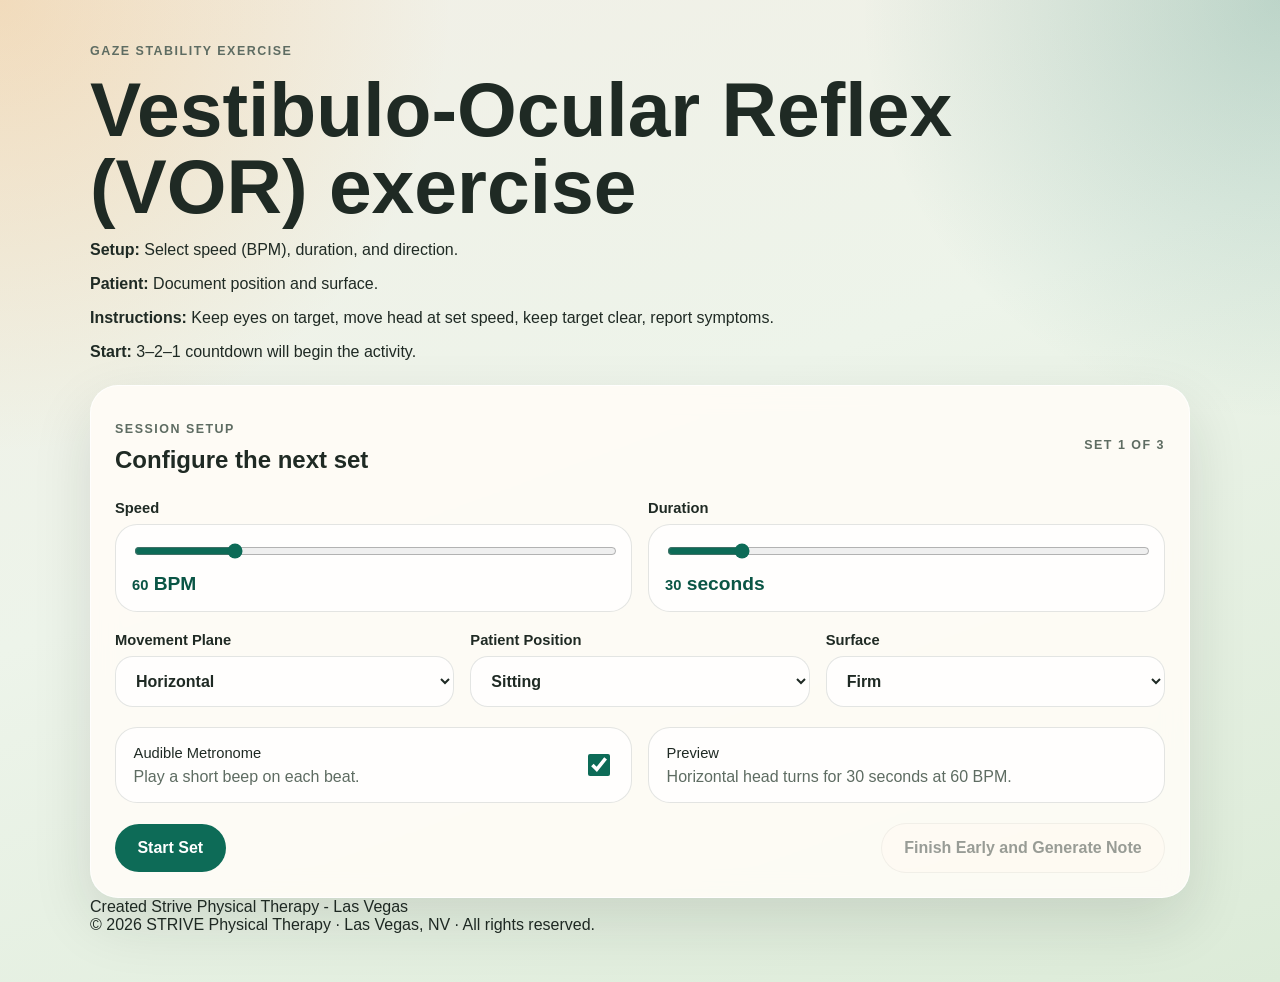
==== index.html @ 159e7da9 "Update index.html" ====
<!DOCTYPE html>
<html lang="en">
<head>
  <meta charset="UTF-8">
  <meta name="viewport" content="width=device-width, initial-scale=1.0">
  <title>Gaze Stability Exercise</title>
  <link rel="stylesheet" href="styles.css">
</head>
<body>
  <main class="app-shell">
    <header id="hero-banner" class="hero">
      <p class="eyebrow">Gaze Stability Exercise</p>
      <h1>Vestibulo-Ocular Reflex (VOR) exercise</h1>
      <div class="vor-subheader">
  <p><strong>Setup:</strong> Select speed (BPM), duration, and direction.</p>
  <p><strong>Patient:</strong> Document position and surface.</p>
  <p><strong>Instructions:</strong> Keep eyes on target, move head at set speed, keep target clear, report symptoms.</p>
  <p><strong>Start:</strong> 3–2–1 countdown will begin the activity.</p>
</div>
    </header>

    <section id="setup-screen" class="screen active card">
      <div class="section-heading">
        <div>
          <p class="step-label">Session Setup</p>
          <h2>Configure the next set</h2>
        </div>
        <div class="set-chip">Set <span id="set-number">1</span> of 3</div>
      </div>

      <div class="grid two-up">
        <label class="field">
          <span>Speed</span>
          <div class="range-wrap">
            <input id="bpm" type="range" min="30" max="180" step="1" value="60">
            <strong><span id="bpm-value">60</span> BPM</strong>
          </div>
        </label>

        <label class="field">
          <span>Duration</span>
          <div class="range-wrap">
            <input id="duration" type="range" min="15" max="120" step="1" value="30">
            <strong><span id="duration-value">30</span> seconds</strong>
          </div>
        </label>
      </div>

      <div class="grid three-up">
        <label class="field">
          <span>Movement Plane</span>
          <select id="plane">
            <option value="Horizontal">Horizontal</option>
            <option value="Vertical">Vertical</option>
          </select>
        </label>

        <label class="field">
          <span>Patient Position</span>
          <select id="position">
            <option value="Sitting">Sitting</option>
            <option value="Standing">Standing</option>
          </select>
        </label>

        <label class="field">
          <span>Surface</span>
          <select id="surface">
            <option value="Firm">Firm</option>
            <option value="Compliant">Compliant</option>
            <option value="Moving">Moving</option>
          </select>
        </label>
      </div>

      <div class="grid two-up">
        <label class="toggle-card">
          <div>
            <span class="toggle-title">Audible Metronome</span>
            <p>Play a short beep on each beat.</p>
          </div>
          <input id="beep-enabled" type="checkbox" checked>
        </label>

        <div class="summary-card">
          <span>Preview</span>
          <p id="setup-preview">Horizontal head turns for 30 seconds at 60 BPM.</p>
        </div>
      </div>

      <div class="button-row">
        <button id="start-button" class="primary">Start Set</button>
        <button id="generate-early-button" class="secondary" disabled>Finish Early and Generate Note</button>
      </div>
    </section>

    <section id="countdown-screen" class="screen card countdown-screen" aria-live="polite">
      <p class="step-label">Get Ready</p>
      <div id="countdown-number" class="countdown-number">3</div>
      <p id="countdown-summary" class="countdown-summary"></p>
    </section>

    <section id="exercise-screen" class="screen exercise-screen" aria-live="polite">
      <div class="session-topbar">
        <div class="metric">
          <span>Set</span>
          <strong id="live-set-number">1</strong>
        </div>
        <div class="metric">
          <span>Time Left</span>
          <strong id="time-remaining">00:30</strong>
        </div>
        <div class="metric">
          <span>Tempo</span>
          <strong id="live-bpm">60 BPM</strong>
        </div>
      </div>

      <div class="target-stage">
        <div class="target-ring ring-outer"></div>
        <div class="target-ring ring-middle"></div>
        <div class="target-ring ring-inner"></div>
        <div class="target-center"></div>
      </div>

      <div class="session-instructions">
        <p id="instruction-line">Keep eyes on the center target while moving the head.</p>
        <p id="meta-line">Horizontal | Sitting on firm surface</p>
      </div>

      <div class="button-row center">
        <button id="end-set-button" class="secondary">End Set Early</button>
      </div>
    </section>

    <section id="rating-screen" class="screen card">
      <div class="section-heading">
        <div>
          <p class="step-label">Post-Set Rating</p>
          <h2>How dizzy does the patient feel?</h2>
        </div>
      </div>

      <div class="rating-visual">
        <div id="selected-rating" class="selected-rating">Select 0-10</div>
        <p>0 = no dizziness, 10 = worst dizziness</p>
      </div>

      <div id="rating-grid" class="rating-grid" role="radiogroup" aria-label="Dizziness rating"></div>

      <div class="button-row">
        <button id="save-rating-button" class="primary" disabled>Save Rating</button>
      </div>
    </section>

    <section id="documentation-screen" class="screen card">
      <div class="section-heading">
        <div>
          <p class="step-label">Documentation</p>
          <h2>SOAP-style session summary</h2>
        </div>
      </div>

      <div class="documentation-actions">
        <div class="doc-stat">
          <span>Completed Sets</span>
          <strong id="completed-count">0</strong>
        </div>
        <button id="restart-button" class="secondary">Start New Session</button>
      </div>

      <textarea id="soap-note" readonly></textarea>
    </section>

    <footer class="site-footer">
      Created Strive Physical Therapy - Las Vegas<br>© 2026 STRIVE Physical Therapy · Las Vegas, NV · All rights reserved.
    </footer>
  </main>

  <script src="script.js"></script>
</body>
</html>
---- styles.css ----
:root {
  --bg: #f2efe6;
  --bg-accent: #dcebd8;
  --card: rgba(255, 252, 247, 0.9);
  --ink: #1f2a24;
  --muted: #5e6c62;
  --line: rgba(31, 42, 36, 0.12);
  --primary: #0d6b57;
  --primary-strong: #0a5545;
  --secondary: #fffaf1;
  --warm: #f0a84f;
  --danger: #b74d3a;
  --shadow: 0 24px 60px rgba(22, 34, 27, 0.12);
}

* {
  box-sizing: border-box;
}

body {
  margin: 0;
  min-height: 100vh;
  font-family: "Avenir Next", "Segoe UI", "Trebuchet MS", sans-serif;
  color: var(--ink);
  background:
    radial-gradient(circle at top left, rgba(240, 168, 79, 0.28), transparent 28%),
    radial-gradient(circle at top right, rgba(13, 107, 87, 0.22), transparent 26%),
    linear-gradient(160deg, var(--bg) 0%, #edf4ea 45%, var(--bg-accent) 100%);
}

.app-shell {
  width: min(1100px, calc(100% - 2rem));
  margin: 0 auto;
  padding: 2rem 0 3rem;
}

.hero {
  margin-bottom: 1.5rem;
}

.hero.hidden {
  display: none;
}

.eyebrow,
.step-label,
.set-chip,
.metric span,
.doc-stat span {
  text-transform: uppercase;
  letter-spacing: 0.12em;
  font-size: 0.78rem;
  font-weight: 800;
  color: var(--muted);
}

.hero h1,
.section-heading h2 {
  margin: 0.25rem 0 0.5rem;
  font-family: "Avenir Next", Avenir, "Segoe UI", sans-serif;
  line-height: 1;
}

.hero h1 {
  font-size: clamp(2.5rem, 6vw, 5rem);
}

.hero-copy {
  width: min(720px, 100%);
  font-size: 1.1rem;
  color: var(--muted);
  line-height: 1.55;
}

.screen {
  display: none;
}

.screen.active {
  display: block;
}

.card {
  background: var(--card);
  backdrop-filter: blur(12px);
  border: 1px solid rgba(255, 255, 255, 0.8);
  border-radius: 28px;
  padding: 1.5rem;
  box-shadow: var(--shadow);
}

.section-heading,
.documentation-actions,
.session-topbar,
.button-row {
  display: flex;
  align-items: center;
  justify-content: space-between;
  gap: 1rem;
}

.grid {
  display: grid;
  gap: 1rem;
  margin: 1.25rem 0;
}

.two-up {
  grid-template-columns: repeat(2, minmax(0, 1fr));
}

.three-up {
  grid-template-columns: repeat(3, minmax(0, 1fr));
}

.field {
  display: grid;
  gap: 0.5rem;
  font-weight: 700;
}

.field span,
.toggle-title,
.summary-card span {
  font-size: 0.92rem;
}

input[type="range"],
select,
button,
textarea {
  font: inherit;
}

select {
  width: 100%;
  border: 1px solid var(--line);
  background: rgba(255, 255, 255, 0.85);
  padding: 0.95rem 1rem;
  border-radius: 18px;
  color: var(--ink);
}

.range-wrap,
.toggle-card,
.summary-card,
.metric,
.doc-stat,
.rating-button {
  background: rgba(255, 255, 255, 0.74);
  border: 1px solid var(--line);
  border-radius: 22px;
}

.range-wrap {
  padding: 1rem;
}

input[type="range"] {
  width: 100%;
  accent-color: var(--primary);
}

.range-wrap strong {
  display: block;
  margin-top: 0.6rem;
  font-size: 1.2rem;
  color: var(--primary-strong);
}

.toggle-card {
  padding: 1rem 1.1rem;
  display: flex;
  align-items: center;
  justify-content: space-between;
  gap: 1rem;
}

.toggle-card p,
.summary-card p,
.countdown-summary,
.session-instructions p,
.rating-visual p {
  margin: 0.35rem 0 0;
  color: var(--muted);
}

.toggle-card input {
  width: 1.4rem;
  height: 1.4rem;
  accent-color: var(--primary);
}

.summary-card {
  padding: 1rem 1.1rem;
}

button {
  border: none;
  border-radius: 999px;
  padding: 0.95rem 1.4rem;
  font-weight: 800;
  cursor: pointer;
  transition: transform 140ms ease, background-color 140ms ease, opacity 140ms ease;
}

button:hover {
  transform: translateY(-1px);
}

button:disabled {
  cursor: not-allowed;
  opacity: 0.45;
  transform: none;
}

.primary {
  background: var(--primary);
  color: white;
}

.secondary {
  background: var(--secondary);
  color: var(--ink);
  border: 1px solid var(--line);
}

.center {
  justify-content: center;
}

.countdown-screen {
  text-align: center;
  min-height: 65vh;
  display: none;
  place-items: center;
}

.countdown-screen.active {
  display: grid;
}

.countdown-number {
  font-family: "Avenir Next Condensed", "Franklin Gothic Medium", "Trebuchet MS", sans-serif;
  font-size: clamp(6rem, 18vw, 12rem);
  line-height: 0.9;
  color: var(--primary-strong);
}

.exercise-screen {
  min-height: 82vh;
  display: none;
  flex-direction: column;
  justify-content: space-between;
  gap: 1.5rem;
}

.exercise-screen.active {
  display: flex;
}

.session-topbar {
  background: rgba(255, 252, 247, 0.72);
  border: 1px solid rgba(255, 255, 255, 0.8);
  border-radius: 999px;
  padding: 0.8rem 1rem;
  box-shadow: var(--shadow);
}

.metric,
.doc-stat {
  padding: 0.4rem 0.8rem;
  display: grid;
}

.metric strong,
.doc-stat strong {
  font-size: 1.35rem;
}

.target-stage {
  flex: 1;
  min-height: 420px;
  display: grid;
  place-items: center;
  position: relative;
  overflow: hidden;
  border-radius: 40px;
  background:
    linear-gradient(180deg, rgba(255, 255, 255, 0.7), rgba(220, 235, 216, 0.4)),
    repeating-linear-gradient(
      0deg,
      rgba(31, 42, 36, 0.04),
      rgba(31, 42, 36, 0.04) 1px,
      transparent 1px,
      transparent 48px
    ),
    repeating-linear-gradient(
      90deg,
      rgba(31, 42, 36, 0.04),
      rgba(31, 42, 36, 0.04) 1px,
      transparent 1px,
      transparent 48px
    );
}

.target-ring,
.target-center {
  position: absolute;
  border-radius: 999px;
}

.ring-outer {
  width: 240px;
  height: 240px;
  border: 8px solid rgba(13, 107, 87, 0.18);
}

.ring-middle {
  width: 140px;
  height: 140px;
  border: 10px solid rgba(240, 168, 79, 0.46);
}

.ring-inner {
  width: 56px;
  height: 56px;
  background: white;
  border: 8px solid var(--primary);
  box-shadow: 0 0 0 20px rgba(13, 107, 87, 0.12);
}

.target-center {
  width: 18px;
  height: 18px;
  background: var(--danger);
  box-shadow: 0 0 0 10px rgba(183, 77, 58, 0.15);
}

.session-instructions {
  text-align: center;
}

#instruction-line {
  font-size: clamp(1.2rem, 3vw, 2rem);
  color: var(--ink);
}

.rating-visual {
  text-align: center;
  margin: 1.25rem 0 1rem;
}

.selected-rating {
  font-family: "Avenir Next Condensed", "Franklin Gothic Medium", "Trebuchet MS", sans-serif;
  font-size: clamp(2.6rem, 8vw, 5rem);
  line-height: 1;
  color: var(--primary-strong);
}

.rating-grid {
  display: grid;
  grid-template-columns: repeat(11, minmax(72px, 1fr));
  gap: 0.8rem;
  overflow-x: auto;
  padding-bottom: 0.35rem;
}

.rating-button {
  min-height: 100px;
  font-family: "Avenir Next Condensed", "Franklin Gothic Medium", "Trebuchet MS", sans-serif;
  font-size: clamp(1.8rem, 5vw, 2.8rem);
  background: white;
  color: var(--ink);
}

.rating-button.selected {
  background: var(--primary);
  color: white;
  border-color: transparent;
  box-shadow: 0 16px 28px rgba(13, 107, 87, 0.2);
}

textarea {
  width: 100%;
  min-height: 360px;
  margin-top: 1rem;
  resize: vertical;
  padding: 1rem;
  border-radius: 22px;
  border: 1px solid var(--line);
  background: rgba(255, 255, 255, 0.85);
  line-height: 1.55;
}

@media (max-width: 820px) {
  .app-shell {
    width: min(100% - 1rem, 1100px);
    padding-top: 1rem;
  }

  .two-up,
  .three-up {
    grid-template-columns: 1fr;
  }

  .rating-grid {
    grid-template-columns: repeat(11, minmax(72px, 1fr));
  }

  .section-heading,
  .documentation-actions,
  .button-row,
  .session-topbar {
    flex-direction: column;
    align-items: stretch;
  }

  .target-stage {
    min-height: 320px;
  }

  .ring-outer {
    width: 190px;
    height: 190px;
  }

  .ring-middle {
    width: 120px;
    height: 120px;
  }
}
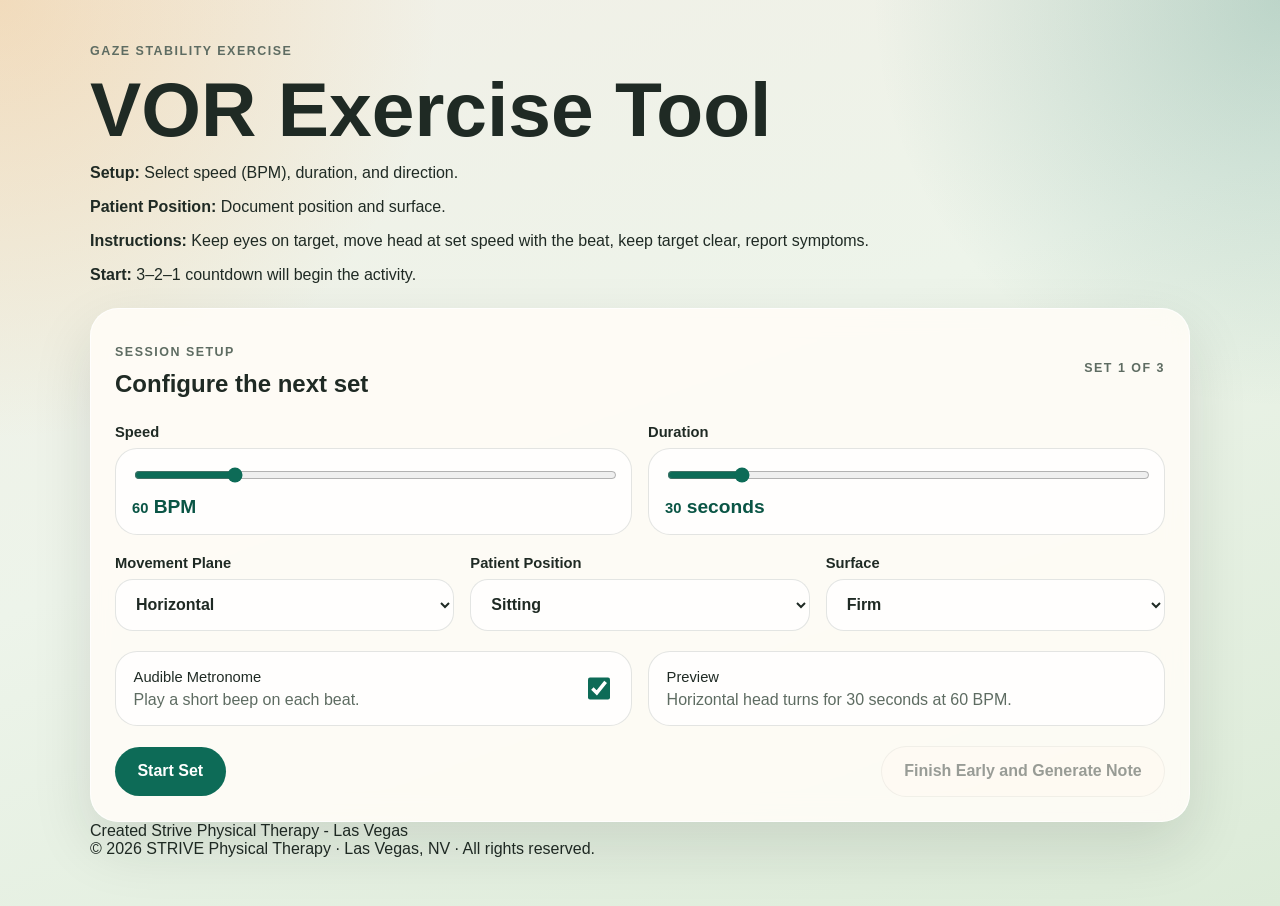
==== commit ae06ea9b: "Update index.html" ====
--- a/index.html
+++ b/index.html
@@ -10,11 +10,11 @@
   <main class="app-shell">
     <header id="hero-banner" class="hero">
       <p class="eyebrow">Gaze Stability Exercise</p>
-      <h1>Vestibulo-Ocular Reflex (VOR) exercise</h1>
+      <h1>VOR Exercise Tool</h1>
       <div class="vor-subheader">
   <p><strong>Setup:</strong> Select speed (BPM), duration, and direction.</p>
-  <p><strong>Patient:</strong> Document position and surface.</p>
-  <p><strong>Instructions:</strong> Keep eyes on target, move head at set speed, keep target clear, report symptoms.</p>
+  <p><strong>Patient Position:</strong> Document position and surface.</p>
+  <p><strong>Instructions:</strong> Keep eyes on target, move head at set speed with the beat, keep target clear, report symptoms.</p>
   <p><strong>Start:</strong> 3–2–1 countdown will begin the activity.</p>
 </div>
     </header>
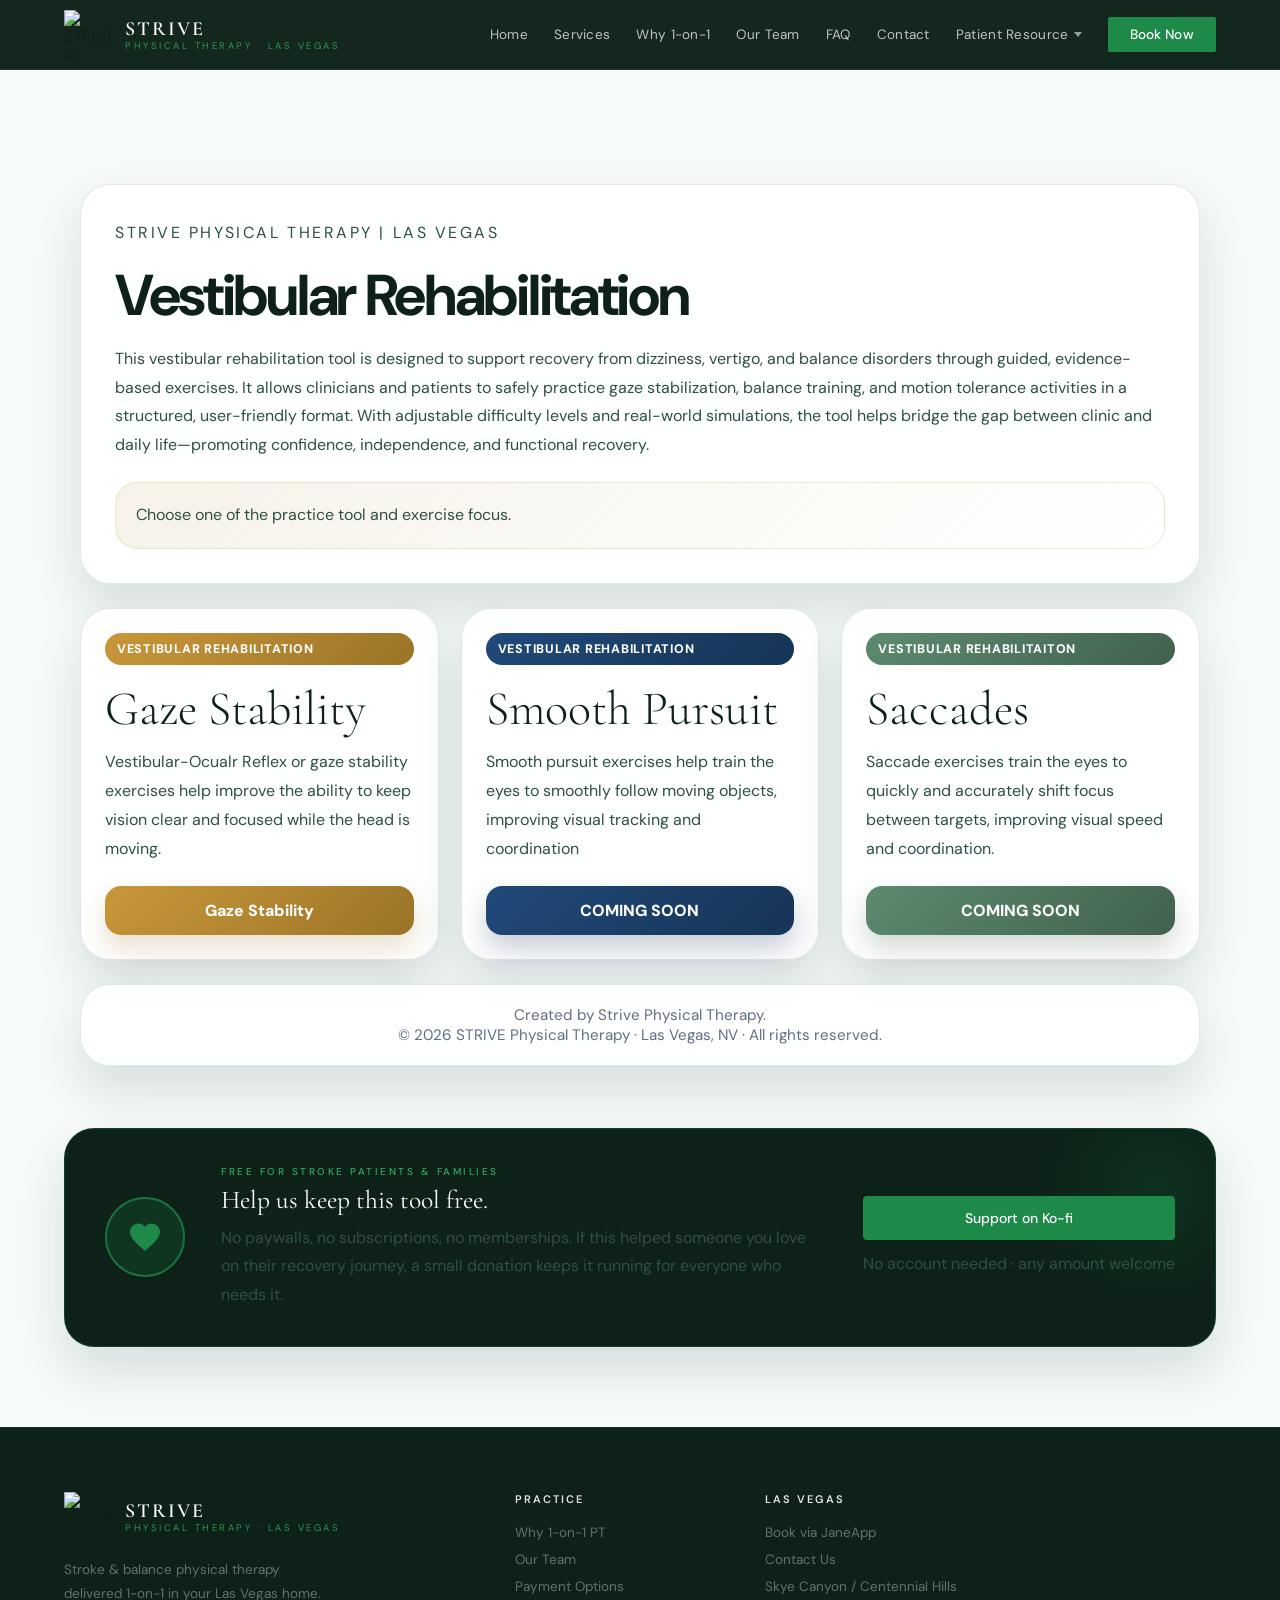
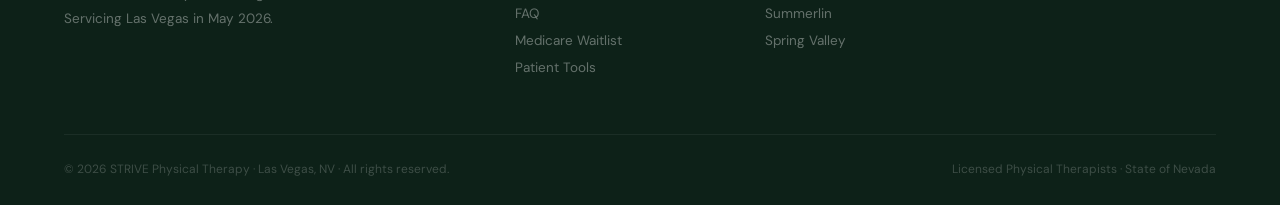
==== commit 55249ce1: "Rename landing.html to index.html" ====
--- a/index.html
+++ b/index.html
@@ -1,182 +1,782 @@
 <!DOCTYPE html>
 <html lang="en">
 <head>
-  <meta charset="UTF-8">
-  <meta name="viewport" content="width=device-width, initial-scale=1.0">
-  <title>Gaze Stability Exercise</title>
-  <link rel="stylesheet" href="styles.css">
+<meta charset="UTF-8">
+<meta name="viewport" content="width=device-width, initial-scale=1.0">
+<title>STRIVE Physical Therapy Vestibular Rehabilitation </title>
+<link rel="preconnect" href="https://fonts.googleapis.com">
+<link rel="preconnect" href="https://fonts.gstatic.com" crossorigin>
+<link href="https://fonts.googleapis.com/css2?family=Cormorant+Garamond:ital,wght@0,300;0,400;0,600;1,300;1,400&family=DM+Sans:ital,opsz,wght@0,9..40,300;0,9..40,400;0,9..40,500;1,9..40,300&display=swap" rel="stylesheet">
+
+<html lang="en">
+  <head>
+    <meta charset="UTF-8" />
+    <meta name="viewport" content="width=device-width, initial-scale=1.0" />
+    <title>Vestibular Rehabilitation</title>
+    <style>
+      :root {
+        --ink: #183153;
+        --muted: #5f6f85;
+        --surface: rgba(255, 255, 255, 0.9);
+        --line: rgba(24, 49, 83, 0.12);
+        --shadow: 0 24px 48px rgba(24, 49, 83, 0.14);
+        --navy: #214a7a;
+        --navy-deep: #163456;
+        --sage: #5d8b6f;
+        --sage-deep: #41614e;
+        --gold: #d2a54b;
+        --gold-deep: #9a7428;
+        --cream: #f6f2e8;
+      }
+
+      * {
+        box-sizing: border-box;
+      }
+
+      body {
+        margin: 0;
+        min-height: 100vh;
+        font-family: "Avenir Next", Avenir, "Segoe UI", sans-serif;
+        color: var(--ink);
+        background:
+          radial-gradient(circle at top left, rgba(33, 74, 122, 0.18), transparent 24%),
+          radial-gradient(circle at top right, rgba(210, 165, 75, 0.18), transparent 20%),
+          radial-gradient(circle at bottom left, rgba(93, 139, 111, 0.16), transparent 24%),
+          linear-gradient(180deg, #fbfcfe 0%, #edf3f8 54%, #e7eef5 100%);
+      }
+
+      a {
+        color: inherit;
+      }
+
+      .page {
+        width: min(1120px, calc(100% - 32px));
+        margin: 0 auto;
+        padding: 34px 0 42px;
+      }
+
+      .hero,
+      .card,
+      .footer {
+        background: var(--surface);
+        border: 1px solid var(--line);
+        border-radius: 30px;
+        box-shadow: var(--shadow);
+        backdrop-filter: blur(16px);
+      }
+
+      .hero {
+        padding: 34px;
+      }
+
+      .eyebrow {
+        margin: 0 0 10px;
+        font-size: 0.78rem;
+        letter-spacing: 0.16em;
+        text-transform: uppercase;
+        color: var(--muted);
+      }
+
+      h1,
+      h2,
+      p {
+        margin-top: 0;
+      }
+
+      h1 {
+        margin-bottom: 12px;
+        font-size: clamp(2rem, 5vw, 3.6rem);
+        letter-spacing: -0.04em;
+      }
+
+      .lead {
+        max-width: 100%;
+        font-size: 1.08rem;
+        line-height: 1.7;
+        color: var(--muted);
+      }
+
+      .info-strip {
+        margin-top: 22px;
+        padding: 18px 20px;
+        border-radius: 22px;
+        background: linear-gradient(135deg, rgba(246, 242, 232, 0.95), rgba(255, 255, 255, 0.72));
+        border: 1px solid rgba(210, 165, 75, 0.24);
+      }
+
+      .info-strip p {
+        margin: 0;
+        line-height: 1.7;
+      }
+
+      .launch-grid {
+        display: grid;
+        grid-template-columns: repeat(3, minmax(0, 1fr));
+        gap: 22px;
+        margin-top: 24px;
+      }
+
+      .card {
+        padding: 24px;
+        display: flex;
+        flex-direction: column;
+      }
+
+      .label {
+        display: inline-flex;
+        align-items: center;
+        padding: 8px 12px;
+        border-radius: 999px;
+        font-size: 0.78rem;
+        font-weight: 800;
+        letter-spacing: 0.06em;
+        text-transform: uppercase;
+        color: #fff;
+      }
+
+      .label.utility {
+        background: linear-gradient(135deg, var(--gold), var(--gold-deep));
+      }
+
+      .label.credit {
+        background: linear-gradient(135deg, var(--navy), var(--navy-deep));
+      }
+
+      .label.bank {
+        background: linear-gradient(135deg, var(--sage), var(--sage-deep));
+      }
+
+      .card h2 {
+        margin: 16px 0 10px;
+        font-size: 1.45rem;
+      }
+
+      .card p {
+        margin-bottom: 22px;
+        line-height: 1.65;
+        color: var(--muted);
+        flex: 1;
+      }
+
+      .launch-link {
+        display: inline-flex;
+        align-items: center;
+        justify-content: center;
+        width: 100%;
+        padding: 14px 18px;
+        border-radius: 16px;
+        text-decoration: none;
+        font-weight: 800;
+        color: #fff;
+        transition: transform 160ms ease, box-shadow 160ms ease;
+      }
+
+      .launch-link:hover {
+        transform: translateY(-1px);
+      }
+
+      .launch-link.utility {
+        background: linear-gradient(135deg, var(--gold), var(--gold-deep));
+        box-shadow: 0 14px 28px rgba(154, 116, 40, 0.22);
+      }
+
+      .launch-link.credit {
+        background: linear-gradient(135deg, var(--navy), var(--navy-deep));
+        box-shadow: 0 14px 28px rgba(22, 52, 86, 0.24);
+      }
+
+      .launch-link.bank {
+        background: linear-gradient(135deg, var(--sage), var(--sage-deep));
+        box-shadow: 0 14px 28px rgba(65, 97, 78, 0.24);
+      }
+
+      .footer {
+        margin-top: 24px;
+        padding: 20px 24px;
+        text-align: center;
+        color: var(--muted);
+        font-size: 0.95rem;
+      }
+
+      @media (max-width: 900px) {
+        .launch-grid {
+          grid-template-columns: 1fr;
+        }
+
+        .page {
+          width: min(100% - 20px, 1120px);
+          padding-top: 20px;
+          padding-bottom: 28px;
+        }
+
+        .hero,
+        .card,
+        .footer {
+          border-radius: 24px;
+        }
+
+        .hero,
+        .card {
+          padding: 22px;
+        }
+      }
+  /* ── PATIENT RESOURCE DROPDOWN ── */
+.mob-dropdown { border-bottom: 1px solid rgba(255,255,255,0.06); }
+.mob-dropdown-toggle {
+  display: flex; justify-content: space-between; align-items: center;
+  color: rgba(255,255,255,0.85); font-size: 18px;
+  font-family: 'Cormorant Garamond', serif; font-weight: 300;
+  padding: 16px 0; cursor: pointer;
+}
+.mob-arrow {
+  font-size: 22px; color: #2faa5e; display: inline-block; transition: transform 0.25s;
+}
+.mob-arrow.open { transform: rotate(90deg); }
+.mob-dropdown-items { display: none; flex-direction: column; padding-left: 16px; }
+.mob-dropdown-items.open { display: flex; }
+.mob-dropdown-items a {
+  font-size: 15px !important; padding: 12px 0 !important;
+  border-bottom: 1px solid rgba(255,255,255,0.04) !important;
+  color: rgba(255,255,255,0.6) !important;
+}
+.mob-dropdown-items a:last-child { border-bottom: none !important; }
+
+      .nav-dropdown { position: relative; display: flex; align-items: center; }
+.nav-dropdown > a { display: flex; align-items: center; gap: 5px; padding: 24px 0; }
+.nav-dropdown > a::after {
+  content: ''; display: inline-block; width: 0; height: 0;
+  border-left: 4px solid transparent; border-right: 4px solid transparent;
+  border-top: 5px solid rgba(255,255,255,0.55); transition: transform 0.2s;
+}
+.nav-dropdown:hover > a { color: var(--green-light); }
+.nav-dropdown:hover > a::after { transform: rotate(180deg); border-top-color: var(--green-light); }
+.dropdown-menu {
+  opacity: 0; pointer-events: none;
+  position: absolute; top: 100%; right: 0;
+  background: #133022;
+  border: 1px solid rgba(30,138,74,0.25);
+  border-radius: 4px; min-width: 190px; overflow: hidden;
+  box-shadow: 0 8px 24px rgba(0,0,0,0.35); transition: opacity 0.15s;
+}
+.nav-dropdown:hover .dropdown-menu { opacity: 1; pointer-events: auto; }
+.dropdown-menu a {
+  display: block; color: rgba(255,255,255,0.72); font-size: 13.5px;
+  padding: 11px 18px; border-bottom: 1px solid rgba(255,255,255,0.05);
+  transition: background 0.15s, color 0.15s; white-space: nowrap;
+}
+.dropdown-menu a:last-child { border-bottom: none; }
+.dropdown-menu a:hover { background: rgba(30,138,74,0.15); color: #2faa5e; }
+
+/* ══ DONATION BANNER ══ */
+@keyframes donate-hb { 0%,100%{transform:scale(1)} 30%{transform:scale(1.18)} 60%{transform:scale(1.08)} }
+@keyframes donate-pulse { 0%{transform:scale(0.85);opacity:0.6} 100%{transform:scale(1.5);opacity:0} }
+
+.donate-card {
+  background: #0d2118;
+  border: 1px solid rgba(30,138,74,0.3);
+  border-radius: 30px;
+  box-shadow: var(--shadow);
+  padding: 36px 40px;
+  display: flex; align-items: center; gap: 36px;
+  position: relative; overflow: hidden;
+}
+.donate-card::before {
+  content: '';
+  position: absolute; top: -60px; right: -60px;
+  width: 240px; height: 240px; border-radius: 50%;
+  background: radial-gradient(circle, rgba(30,138,74,0.15) 0%, transparent 70%);
+  pointer-events: none;
+}
+.donate-heart-wrap {
+  position: relative; flex-shrink: 0;
+  width: 80px; height: 80px;
+  display: flex; align-items: center; justify-content: center;
+}
+.donate-pulse-ring {
+  position: absolute; inset: 0; border-radius: 50%;
+  border: 2px solid rgba(30,138,74,0.5);
+  animation: donate-pulse 2s ease-out infinite;
+}
+.donate-pulse-ring-2 {
+  position: absolute; inset: 0; border-radius: 50%;
+  border: 2px solid rgba(30,138,74,0.3);
+  animation: donate-pulse 2s ease-out infinite 0.7s;
+}
+.donate-heart-bg {
+  width: 80px; height: 80px; border-radius: 50%;
+  background: rgba(30,138,74,0.18);
+  border: 1px solid rgba(30,138,74,0.35);
+  display: flex; align-items: center; justify-content: center;
+}
+.donate-heart-svg { animation: donate-hb 1.6s ease-in-out infinite; }
+.donate-eyebrow {
+  font-size: 10px; letter-spacing: 2.5px; text-transform: uppercase;
+  color: #2faa5e; font-weight: 500; margin-bottom: 6px;
+}
+.donate-card h3 {
+  font-family: 'Cormorant Garamond', serif;
+  font-size: 1.6rem; font-weight: 400; color: white;
+  margin: 0 0 8px; line-height: 1.25;
+}
+.donate-card p {
+  font-size: 13.5px; color: rgba(255,255,255,0.48);
+  line-height: 1.75; margin: 0; max-width: 420px;
+}
+.donate-text { flex: 1; }
+.donate-actions {
+  display: flex; flex-direction: column;
+  gap: 10px; min-width: 190px; flex-shrink: 0;
+}
+.donate-btn {
+  display: block; padding: 13px 24px; border-radius: 4px;
+  text-decoration: none; font-size: 14px; font-weight: 500;
+  color: white; text-align: center;
+  background: #1e8a4a; transition: background 0.2s;
+}
+.donate-btn:hover { background: #2faa5e; }
+.donate-btn-alt {
+  display: block; padding: 11px 24px; border-radius: 4px;
+  text-decoration: none; font-size: 13px; font-weight: 400;
+  color: rgba(255,255,255,0.55); text-align: center;
+  border: 1px solid rgba(30,138,74,0.35);
+  transition: border-color 0.2s, color 0.2s;
+}
+.donate-btn-alt:hover { border-color: #2faa5e; color: rgba(255,255,255,0.9); }
+.donate-note {
+  font-size: 11px; color: rgba(255,255,255,0.50);
+  text-align: center; margin-top: 2px;
+}
+@media (max-width: 960px) {
+  .donate-card { flex-direction: column; text-align: center; padding: 28px 22px; gap: 24px; }
+  .donate-actions { min-width: unset; width: 100%; }
+  .donate-card p { max-width: unset; }
+}
+      
+    </style>
+  </head>
+
+<!-- ══════════════════════════════════════════════════
+     NAV
+     All links point to the main STRIVE PT website.
+     Update the base URL below if the domain changes.
+════════════════════════════════════════════════════ -->
+<nav>
+  <a href="https://striveptlv.com" class="nav-logo">
+    <img src="https://striveptlv.com/logo.png" alt="STRIVE PT Logo" class="logo-img">
+    <div>
+      <div class="logo-text">STRIVE</div>
+      <div class="logo-sub">Physical Therapy · Las Vegas</div>
+    </div>
+  </a>
+
+  <div class="nav-links">
+    <a href="https://striveptlv.com/">Home</a>
+    <a href="https://striveptlv.com/#services">Services</a>
+    <a href="https://striveptlv.com/#difference">Why 1-on-1</a>
+    <a href="https://striveptlv.com/#providers">Our Team</a>
+    <a href="https://striveptlv.com/#faq">FAQ</a>
+    <a href="https://striveptlv.com/#contact">Contact</a>
+   <div class="nav-dropdown">
+  <a href="#">Patient Resource</a>
+  <div class="dropdown-menu">
+    <a href="https://striveptlv.com/moneymanagement/">Online Bank Simulator</a>
+    <a href="http://www.striveptlv.com/toolsneuropt/">Vestibular Tools</a>
+    <a href="https://striveptlv.com/patient-resource/">Home Modifications</a>
+  </div>
+</div>
+    <a href="https://striveptlv.com/" class="nav-book">Book Now</a>
+  </div>
+
+  <div class="nav-toggle" onclick="toggleMenu()">
+    <span></span><span></span><span></span>
+  </div>
+</nav>
+ 
+<!-- Mobile Menu -->
+<div class="mobile-menu" id="mobileMenu">
+  <a href="https://striveptlv.com" onclick="toggleMenu()">Home</a>
+  <a href="https://striveptlv.com/#services" onclick="toggleMenu()">Services</a>
+  <a href="https://striveptlv.com/#difference" onclick="toggleMenu()">Why 1-on-1</a>
+  <a href="https://striveptlv.com/#providers" onclick="toggleMenu()">Our Team</a>
+  <a href="https://striveptlv.com/#faq" onclick="toggleMenu()">FAQ</a>
+  <a href="https://striveptlv.com/#contact" onclick="toggleMenu()">Contact</a>
+  <div class="mob-dropdown">
+  <div class="mob-dropdown-toggle" onclick="togglePatientResource()">
+    Patient Resource <span class="mob-arrow">›</span>
+  </div>
+  <div class="mob-dropdown-items" id="patientResourceItems">
+    <a href="https://striveptlv.com/moneymanagement/" onclick="toggleMenu()">Money Management</a>
+    <a href="http://www.striveptlv.com/toolsneuropt/">Vestibular Tools</a>
+    <a href="https://striveptlv.com/patient-resource/" onclick="toggleMenu()">Home Modifications</a>
+  </div>
+</div>
+  <a href="https://striveptlv.com/#booking" class="mob-book" onclick="toggleMenu()">Book an Appointment</a>
+</div>
+ 
+<div class="page-content">
+    <body>
+    <main class="page">
+      <section class="hero">
+        <p class="eyebrow">STRIVE Physical Therapy | Las Vegas</p>
+        <h1>Vestibular Rehabilitation</h1>
+        <p class="lead">
+          This vestibular rehabilitation tool is designed to support recovery from dizziness, vertigo, and balance disorders through guided, 
+          evidence-based exercises. It allows clinicians and patients to safely practice gaze stabilization, balance training, and motion tolerance 
+          activities in a structured, user-friendly format. With adjustable difficulty levels and real-world simulations, the tool helps bridge the
+          gap between clinic and daily life—promoting confidence, independence, and functional recovery.
+        </p>
+        <div class="info-strip">
+          <p>
+            Choose one of the practice tool and exercise focus.
+          </p>
+        </div>
+      </section>
+
+      <section class="launch-grid" aria-label="Practice program launch options">
+        <article class="card">
+          <span class="label utility">Vestibular Rehabilitation</span>
+          <h2>Gaze Stability</h2>
+          <p>
+            Vestibular-Ocualr Reflex or gaze stability exercises help improve the ability to 
+            keep vision clear and focused while the head is moving.
+          </p>
+          <a class="launch-link utility" href="./Bill%20Pay/Bill%20Pay%20Homepage.html">Gaze Stability</a>
+        </article>
+
+        <article class="card">
+          <span class="label credit">Vestibular Rehabilitation</span>
+          <h2>Smooth Pursuit </h2>
+          <p>
+            Smooth pursuit exercises help train the eyes to smoothly follow moving objects, improving visual tracking and coordination
+          </p>
+          <a class="launch-link credit"="./Visa/Visa%20Credit%20Homepage.html">COMING SOON</a>
+        </article>
+
+        <article class="card">
+          <span class="label bank">Vestibular Rehabilitaiton</span>
+          <h2>Saccades </h2>
+          <p>
+            Saccade exercises train the eyes to quickly and accurately shift focus between targets, improving visual speed and coordination.
+          </p>
+          <a class="launch-link bank" ="./Credit%20Union%20Account/Las%20Vegas%20School%20District%20Credit%20Union%20Homepage.html">COMING SOON</a>
+        </article>
+      </section>
+
+      <footer class="footer">Created by Strive Physical Therapy.<br>© 2026 STRIVE Physical Therapy · Las Vegas, NV · All rights reserved.</footer>
+    </main>
+  </body>
+
+<style>
+  /* ── RESET & BASE ── */
+  *, *::before, *::after { box-sizing: border-box; margin: 0; padding: 0; }
+  html { scroll-behavior: smooth; }
+  body {
+    font-family: 'DM Sans', sans-serif;
+    background: #f6fbf7;
+    color: #0d2118;
+    overflow-x: hidden;
+    /* Push body content below fixed nav */
+    padding-top: 70px;
+  }
+ 
+  /* ── DESIGN TOKENS ── */
+  :root {
+    --forest:      #0d2118;
+    --green:       #1e8a4a;
+    --green-light: #2faa5e;
+    --green-pale:  #e8f5ee;
+    --gold:        #c9973a;
+    --cream:       #f2f7f4;
+    --warm-white:  #f6fbf7;
+    --text-dark:   #0d2118;
+    --text-mid:    #2e5040;
+    --text-light:  #5a7a68;
+  }
+ 
+  /* ══════════════════════════════════════
+     NAV
+  ══════════════════════════════════════ */
+  nav {
+    position: fixed; top: 0; left: 0; right: 0; z-index: 200;
+    background: rgba(13,33,24,0.97);
+    backdrop-filter: blur(12px);
+    border-bottom: 1px solid rgba(30,138,74,0.25);
+    display: flex; align-items: center; justify-content: space-between;
+    padding: 0 5vw; height: 70px;
+  }
+ 
+  /* Logo */
+  .nav-logo {
+    display: flex; align-items: center; gap: 11px;
+    text-decoration: none;
+  }
+  ./* NAV */
+  nav {
+    position: fixed; top: 0; left: 0; right: 0; z-index: 200;
+    background: rgba(13,33,24,0.97); backdrop-filter: blur(12px);
+    border-bottom: 1px solid rgba(30,138,74,0.25);
+    display: flex; align-items: center; justify-content: space-between;
+    padding: 0 5vw; height: 70px;
+  }
+  .nav-logo { display: flex; align-items: center; gap: 11px; text-decoration: none; }
+  .logo-img {
+  width: 50px; height: 50px;
+  object-fit: contain; flex-shrink: 0;
+}
+.logo-text { font-family: 'Cormorant Garamond', serif; font-size: 20px; font-weight: 600; color: white; line-height: 1.1; letter-spacing: 2px; }
+.logo-sub { font-size: 9.5px; font-family: 'DM Sans', sans-serif; color: var(--green-light); font-weight: 300; letter-spacing: 2.5px; text-transform: uppercase; }
+.nav-links { display: flex; align-items: center; gap: 26px; }
+.nav-links a { color: rgba(255,255,255,0.72); text-decoration: none; font-size: 13.5px; letter-spacing: 0.3px; transition: color 0.2s; }
+.nav-links a:hover { color: var(--green-light); }
+.nav-book { background: var(--green) !important; color: white !important; padding: 9px 22px; border-radius: 2px; font-weight: 500 !important; transition: background 0.2s !important; }
+.nav-book:hover { background: var(--green-light) !important; }
+.nav-toggle { display: none; flex-direction: column; gap: 5px; cursor: pointer; }
+.nav-toggle span { width: 22px; height: 2px; background: white; border-radius: 2px; }
+  /* MOBILE MENU */
+  .mobile-menu { display: none; flex-direction: column; position: fixed; top: 70px; left: 0; right: 0; bottom: 0; background: var(--forest); z-index: 199; padding: 32px 6vw; }
+  .mobile-menu.open { display: flex; }
+  .mobile-menu a { color: rgba(255,255,255,0.85); text-decoration: none; font-size: 18px; font-family: 'Cormorant Garamond', serif; font-weight: 300; padding: 16px 0; border-bottom: 1px solid rgba(255,255,255,0.06); }
+  .mob-book { background: var(--green); color: white !important; text-align: center; border-radius: 2px; padding: 15px !important; margin-top: 24px; border: none !important; font-size: 16px; }
+
+  .logo-text {
+    font-family: 'Cormorant Garamond', serif;
+    font-size: 20px; font-weight: 600; color: white;
+    line-height: 1.1; letter-spacing: 2px;
+  }
+  .logo-sub {
+    font-size: 9.5px; font-family: 'DM Sans', sans-serif;
+    color: var(--green-light); font-weight: 300;
+    letter-spacing: 2.5px; text-transform: uppercase;
+  }
+ 
+  /* Desktop links */
+  .nav-links {
+    display: flex; align-items: center; gap: 26px;
+  }
+  .nav-links a {
+    color: rgba(255,255,255,0.72); text-decoration: none;
+    font-size: 13.5px; letter-spacing: 0.3px;
+    transition: color 0.2s;
+  }
+  .nav-links a:hover { color: var(--green-light); }
+  .nav-book {
+    background: var(--green) !important;
+    color: white !important;
+    padding: 9px 22px; border-radius: 2px;
+    font-weight: 500 !important;
+    transition: background 0.2s !important;
+  }
+  .nav-book:hover { background: var(--green-light) !important; }
+ 
+  /* Hamburger */
+  .nav-toggle {
+    display: none; flex-direction: column;
+    gap: 5px; cursor: pointer;
+  }
+  .nav-toggle span {
+    width: 22px; height: 2px;
+    background: white; border-radius: 2px;
+    transition: 0.3s;
+  }
+ 
+  /* ══════════════════════════════════════
+     MOBILE MENU
+  ══════════════════════════════════════ */
+  .mobile-menu {
+    display: none; flex-direction: column;
+    position: fixed; top: 70px; left: 0; right: 0; bottom: 0;
+    background: var(--forest); z-index: 199;
+    padding: 32px 6vw;
+    overflow-y: auto;
+  }
+  .mobile-menu.open { display: flex; }
+  .mobile-menu a {
+    color: rgba(255,255,255,0.85); text-decoration: none;
+    font-size: 18px; font-family: 'Cormorant Garamond', serif;
+    font-weight: 300; padding: 16px 0;
+    border-bottom: 1px solid rgba(255,255,255,0.06);
+  }
+  .mob-book {
+    background: var(--green); color: white !important;
+    text-align: center; border-radius: 2px;
+    padding: 15px !important; margin-top: 24px;
+    border: none !important; font-size: 16px;
+  }
+ 
+  /* ══════════════════════════════════════
+     PAGE CONTENT AREA (demo only)
+  ══════════════════════════════════════ */
+  .page-content {
+    min-height: 60vh;
+    display: flex; align-items: left; justify-content: left;
+    flex-direction: column; gap: 20px;
+    padding: 80px 5vw;
+    text-align: left;
+  }
+  .page-content h2 {
+    font-family: 'Cormorant Garamond', serif;
+    font-size: clamp(28px, 4vw, 48px);
+    font-weight: 300; color: var(--text-dark); line-height: 1.2;
+  }
+  .page-content h2 em { font-style: italic; color: var(--green); }
+  .page-content p {
+    font-size: 16px; color: var(--text-mid);
+    line-height: 1.8; max-width: 100%;
+  }
+  .page-content code {
+    display: inline-block;
+    background: rgba(13,33,24,0.06);
+    border: 1px solid rgba(30,138,74,0.2);
+    color: var(--green);
+    font-size: 13px; padding: 4px 10px; border-radius: 2px;
+    font-family: monospace; margin-top: 4px;
+  }
+ 
+  /* ══════════════════════════════════════
+     FOOTER
+  ══════════════════════════════════════ */
+  footer {
+    background: var(--forest);
+    padding: 64px 5vw 28px;
+    border-top: 1px solid rgba(255,255,255,0.05);
+  }
+  .footer-inner { max-width: 1200px; margin: 0 auto; }
+ 
+  .footer-top {
+    display: grid;
+    grid-template-columns: 2fr 1fr 1fr 1fr;
+    gap: 48px;
+    padding-bottom: 48px;
+    border-bottom: 1px solid rgba(255,255,255,0.06);
+  }
+ 
+  .footer-brand p {
+    color: rgba(255,255,255,0.36);
+    font-size: 13.5px; line-height: 1.8;
+    margin-top: 16px; max-width: 260px;
+  }
+ 
+  .footer-col h4 {
+    color: rgba(255,255,255,0.88);
+    font-size: 11px; letter-spacing: 2px;
+    text-transform: uppercase; font-weight: 600;
+    margin-bottom: 18px;
+  }
+  .footer-col a {
+    display: block; color: rgba(255,255,255,0.36);
+    font-size: 13.5px; text-decoration: none;
+    margin-bottom: 10px; transition: color 0.2s;
+  }
+  .footer-col a:hover { color: var(--green-light); }
+ 
+  .footer-bottom {
+    padding-top: 26px;
+    display: flex; justify-content: space-between;
+    align-items: center; flex-wrap: wrap; gap: 10px;
+    color: rgba(255,255,255,0.2); font-size: 12px;
+  }
+ 
+  /* ══════════════════════════════════════
+     RESPONSIVE
+  ══════════════════════════════════════ */
+  @media (max-width: 960px) {
+    .nav-links { display: none; }
+    .nav-toggle { display: flex; }
+    .footer-top { grid-template-columns: 1fr 1fr; gap: 32px; }
+  }
+  @media (max-width: 600px) {
+    .footer-top { grid-template-columns: 1fr; }
+    .page-content { padding: 60px 5vw; }
+  }
+}
+</style>
 </head>
+
+<aside class="donate-card">
+  <div class="donate-heart-wrap">
+    <div class="donate-pulse-ring"></div>
+    <div class="donate-pulse-ring-2"></div>
+    <div class="donate-heart-bg">
+      <svg class="donate-heart-svg" width="36" height="36" viewBox="0 0 24 24" fill="#1e8a4a" xmlns="http://www.w3.org/2000/svg">
+        <path d="M12 21.35l-1.45-1.32C5.4 15.36 2 12.28 2 8.5 2 5.42 4.42 3 7.5 3c1.74 0 3.41.81 4.5 2.09C13.09 3.81 14.76 3 16.5 3 19.58 3 22 5.42 22 8.5c0 3.78-3.4 6.86-8.55 11.54L12 21.35z"/>
+      </svg>
+    </div>
+  </div>
+  <div class="donate-text">
+    <div class="donate-eyebrow">Free for stroke patients &amp; families</div>
+    <h3>Help us keep this tool free.</h3>
+    <p>No paywalls, no subscriptions, no memberships. If this helped someone you love on their recovery journey, a small donation keeps it running for everyone who needs it.</p>
+  </div>
+  <div class="donate-actions">
+    <a class="donate-btn" href="https://ko-fi.com/joshdpt" target="_blank" rel="noopener">Support on Ko-fi</a>
+    <p class="donate-note">No account needed &middot; any amount welcome</p>
+  </div>
+</aside>
+  
 <body>
-  <main class="app-shell">
-    <header id="hero-banner" class="hero">
-      <p class="eyebrow">Gaze Stability Exercise</p>
-      <h1>VOR Exercise Tool</h1>
-      <div class="vor-subheader">
-  <p><strong>Setup:</strong> Select speed (BPM), duration, and direction.</p>
-  <p><strong>Patient Position:</strong> Document position and surface.</p>
-  <p><strong>Instructions:</strong> Keep eyes on target, move head at set speed with the beat, keep target clear, report symptoms.</p>
-  <p><strong>Start:</strong> 3–2–1 countdown will begin the activity.</p>
 </div>
-    </header>
-
-    <section id="setup-screen" class="screen active card">
-      <div class="section-heading">
-        <div>
-          <p class="step-label">Session Setup</p>
-          <h2>Configure the next set</h2>
-        </div>
-        <div class="set-chip">Set <span id="set-number">1</span> of 3</div>
+  
+ 
+<!-- ══════════════════════════════════════════════════
+     FOOTER
+════════════════════════════════════════════════════ -->
+<footer>
+  <div class="footer-inner">
+    <div class="footer-top">
+ 
+      <!-- Brand -->
+     <div class="footer-brand">
+  <a href="https://striveptlv.com" class="nav-logo">
+    <img src="https://striveptlv.com/logo.png" alt="STRIVE PT Logo" class="logo-img">
+    <div>
+      <div class="logo-text">STRIVE</div>
+      <div class="logo-sub">Physical Therapy · Las Vegas</div>
+    </div>
+  </a>
+  <p>Stroke &amp; balance physical therapy delivered 1-on-1 in your Las Vegas home. Servicing Las Vegas in May 2026.</p>
+</div>
+
+      <!-- Practice -->
+      <div class="footer-col">
+        <h4>Practice</h4>
+        <a href="https://striveptlv.com/#difference">Why 1-on-1 PT</a>
+        <a href="https://striveptlv.com/#providers">Our Team</a>
+        <a href="https://striveptlv.com/#pricing">Payment Options</a>
+        <a href="https://striveptlv.com/#faq">FAQ</a>
+        <a href="https://striveptlv.com/#contact">Medicare Waitlist</a>
+        <a href="https://striveptlv.com/moneymanagement/" target="_blank" rel="noopener">Patient Tools</a>
       </div>
-
-      <div class="grid two-up">
-        <label class="field">
-          <span>Speed</span>
-          <div class="range-wrap">
-            <input id="bpm" type="range" min="30" max="180" step="1" value="60">
-            <strong><span id="bpm-value">60</span> BPM</strong>
-          </div>
-        </label>
-
-        <label class="field">
-          <span>Duration</span>
-          <div class="range-wrap">
-            <input id="duration" type="range" min="15" max="120" step="1" value="30">
-            <strong><span id="duration-value">30</span> seconds</strong>
-          </div>
-        </label>
+ 
+      <!-- Las Vegas -->
+      <div class="footer-col">
+        <h4>Las Vegas</h4>
+        <a href="https://striveptlv.com/#booking">Book via JaneApp</a>
+        <a href="https://striveptlv.com/#contact">Contact Us</a>
+        <a href="https://striveptlv.com/#contact">Skye Canyon / Centennial Hills</a>
+        <a href="https://striveptlv.com/#contact">Summerlin</a>
+        <a href="https://striveptlv.com/#contact">Spring Valley</a>
       </div>
-
-      <div class="grid three-up">
-        <label class="field">
-          <span>Movement Plane</span>
-          <select id="plane">
-            <option value="Horizontal">Horizontal</option>
-            <option value="Vertical">Vertical</option>
-          </select>
-        </label>
-
-        <label class="field">
-          <span>Patient Position</span>
-          <select id="position">
-            <option value="Sitting">Sitting</option>
-            <option value="Standing">Standing</option>
-          </select>
-        </label>
-
-        <label class="field">
-          <span>Surface</span>
-          <select id="surface">
-            <option value="Firm">Firm</option>
-            <option value="Compliant">Compliant</option>
-            <option value="Moving">Moving</option>
-          </select>
-        </label>
-      </div>
-
-      <div class="grid two-up">
-        <label class="toggle-card">
-          <div>
-            <span class="toggle-title">Audible Metronome</span>
-            <p>Play a short beep on each beat.</p>
-          </div>
-          <input id="beep-enabled" type="checkbox" checked>
-        </label>
-
-        <div class="summary-card">
-          <span>Preview</span>
-          <p id="setup-preview">Horizontal head turns for 30 seconds at 60 BPM.</p>
-        </div>
-      </div>
-
-      <div class="button-row">
-        <button id="start-button" class="primary">Start Set</button>
-        <button id="generate-early-button" class="secondary" disabled>Finish Early and Generate Note</button>
-      </div>
-    </section>
-
-    <section id="countdown-screen" class="screen card countdown-screen" aria-live="polite">
-      <p class="step-label">Get Ready</p>
-      <div id="countdown-number" class="countdown-number">3</div>
-      <p id="countdown-summary" class="countdown-summary"></p>
-    </section>
-
-    <section id="exercise-screen" class="screen exercise-screen" aria-live="polite">
-      <div class="session-topbar">
-        <div class="metric">
-          <span>Set</span>
-          <strong id="live-set-number">1</strong>
-        </div>
-        <div class="metric">
-          <span>Time Left</span>
-          <strong id="time-remaining">00:30</strong>
-        </div>
-        <div class="metric">
-          <span>Tempo</span>
-          <strong id="live-bpm">60 BPM</strong>
-        </div>
-      </div>
-
-      <div class="target-stage">
-        <div class="target-ring ring-outer"></div>
-        <div class="target-ring ring-middle"></div>
-        <div class="target-ring ring-inner"></div>
-        <div class="target-center"></div>
-      </div>
-
-      <div class="session-instructions">
-        <p id="instruction-line">Keep eyes on the center target while moving the head.</p>
-        <p id="meta-line">Horizontal | Sitting on firm surface</p>
-      </div>
-
-      <div class="button-row center">
-        <button id="end-set-button" class="secondary">End Set Early</button>
-      </div>
-    </section>
-
-    <section id="rating-screen" class="screen card">
-      <div class="section-heading">
-        <div>
-          <p class="step-label">Post-Set Rating</p>
-          <h2>How dizzy does the patient feel?</h2>
-        </div>
-      </div>
-
-      <div class="rating-visual">
-        <div id="selected-rating" class="selected-rating">Select 0-10</div>
-        <p>0 = no dizziness, 10 = worst dizziness</p>
-      </div>
-
-      <div id="rating-grid" class="rating-grid" role="radiogroup" aria-label="Dizziness rating"></div>
-
-      <div class="button-row">
-        <button id="save-rating-button" class="primary" disabled>Save Rating</button>
-      </div>
-    </section>
-
-    <section id="documentation-screen" class="screen card">
-      <div class="section-heading">
-        <div>
-          <p class="step-label">Documentation</p>
-          <h2>SOAP-style session summary</h2>
-        </div>
-      </div>
-
-      <div class="documentation-actions">
-        <div class="doc-stat">
-          <span>Completed Sets</span>
-          <strong id="completed-count">0</strong>
-        </div>
-        <button id="restart-button" class="secondary">Start New Session</button>
-      </div>
-
-      <textarea id="soap-note" readonly></textarea>
-    </section>
-
-    <footer class="site-footer">
-      Created Strive Physical Therapy - Las Vegas<br>© 2026 STRIVE Physical Therapy · Las Vegas, NV · All rights reserved.
-    </footer>
-  </main>
-
-  <script src="script.js"></script>
+ 
+    </div>
+ 
+    <div class="footer-bottom">
+      <span>&copy; 2026 STRIVE Physical Therapy &middot; Las Vegas, NV &middot; All rights reserved.</span>
+      <span>Licensed Physical Therapists &middot; State of Nevada</span>
+    </div>
+  </div>
+</footer>
+ 
+ 
+<script>
+function toggleMenu() {
+  document.getElementById('mobileMenu').classList.toggle('open');
+}
+function togglePatientResource() {
+  document.getElementById('patientResourceItems').classList.toggle('open');
+  document.querySelector('.mob-arrow').classList.toggle('open');
+}
+
+  
+</script>
 </body>
 </html>
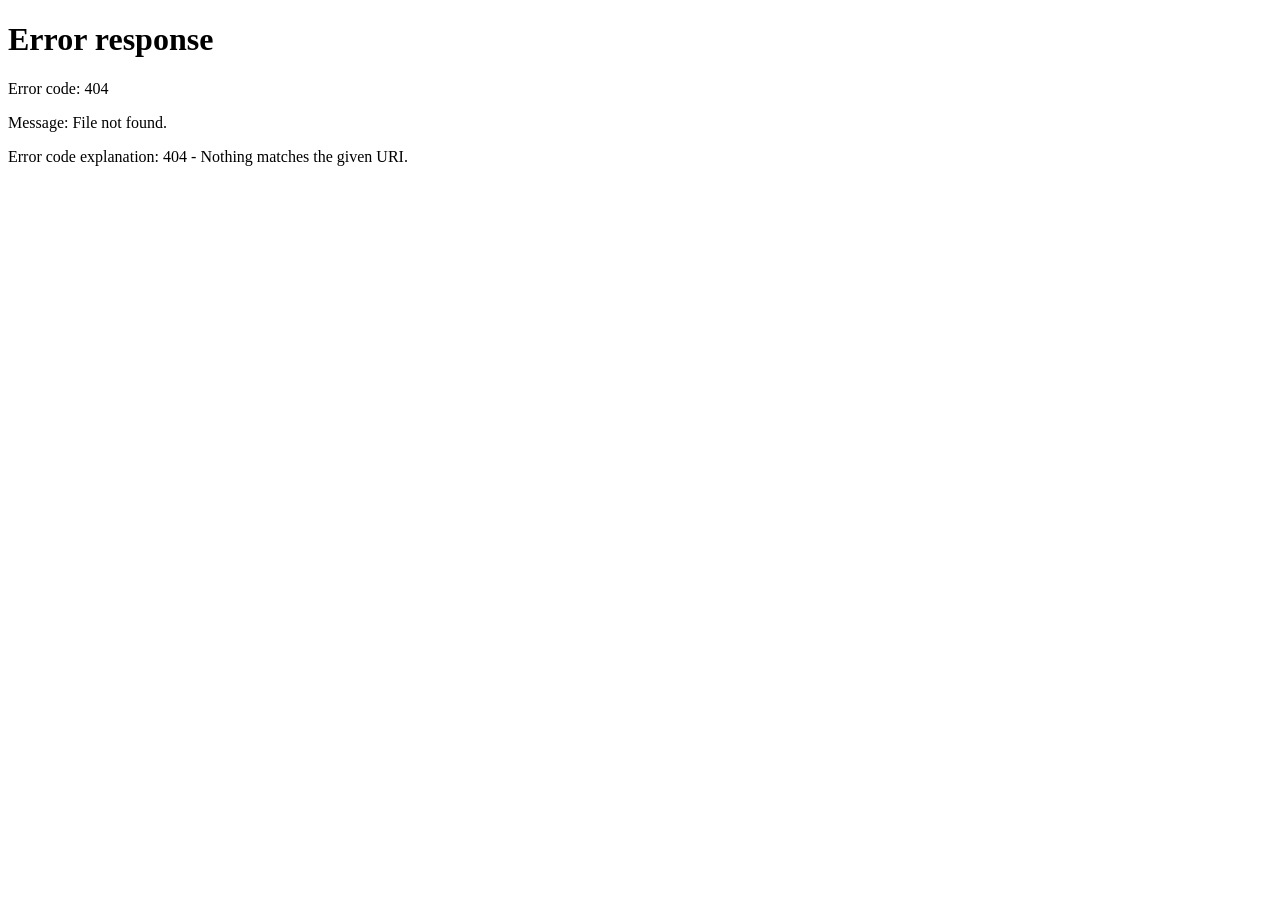
==== commit 59bad08d: "Update index.html" ====
--- a/index.html
+++ b/index.html
@@ -415,6 +415,11 @@
  
 <div class="page-content">
     <body>
+      <script>
+  if (!sessionStorage.getItem('strive_auth')) {
+    window.location.href = './login.html';
+  }
+</script>
     <main class="page">
       <section class="hero">
         <p class="eyebrow">STRIVE Physical Therapy | Las Vegas</p>
@@ -440,7 +445,7 @@
             Vestibular-Ocualr Reflex or gaze stability exercises help improve the ability to 
             keep vision clear and focused while the head is moving.
           </p>
-          <a class="launch-link utility" href="./Bill%20Pay/Bill%20Pay%20Homepage.html">Gaze Stability</a>
+          <a class="launch-link utility" href="./vor/index.html">Gaze Stability</a>
         </article>
 
         <article class="card">
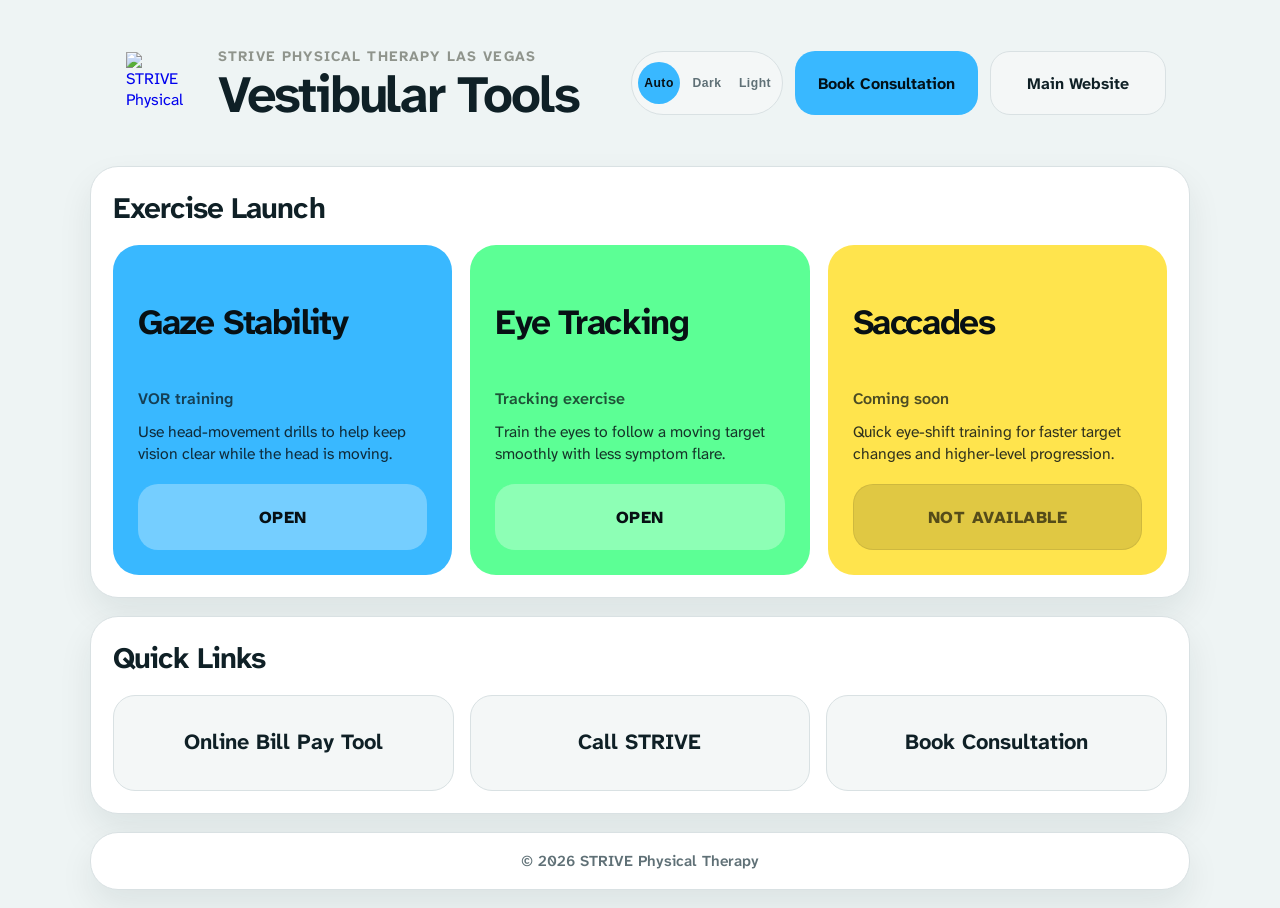
==== commit dbdfc2da: "Add files via upload" ====
--- a/index.html
+++ b/index.html
@@ -1,787 +1,581 @@
 <!DOCTYPE html>
 <html lang="en">
 <head>
-<meta charset="UTF-8">
-<meta name="viewport" content="width=device-width, initial-scale=1.0">
-<title>STRIVE Physical Therapy Vestibular Rehabilitation </title>
-<link rel="preconnect" href="https://fonts.googleapis.com">
-<link rel="preconnect" href="https://fonts.gstatic.com" crossorigin>
-<link href="https://fonts.googleapis.com/css2?family=Cormorant+Garamond:ital,wght@0,300;0,400;0,600;1,300;1,400&family=DM+Sans:ital,opsz,wght@0,9..40,300;0,9..40,400;0,9..40,500;1,9..40,300&display=swap" rel="stylesheet">
-
-<html lang="en">
-  <head>
-    <meta charset="UTF-8" />
-    <meta name="viewport" content="width=device-width, initial-scale=1.0" />
-    <title>Vestibular Rehabilitation</title>
-    <style>
-      :root {
-        --ink: #183153;
-        --muted: #5f6f85;
-        --surface: rgba(255, 255, 255, 0.9);
-        --line: rgba(24, 49, 83, 0.12);
-        --shadow: 0 24px 48px rgba(24, 49, 83, 0.14);
-        --navy: #214a7a;
-        --navy-deep: #163456;
-        --sage: #5d8b6f;
-        --sage-deep: #41614e;
-        --gold: #d2a54b;
-        --gold-deep: #9a7428;
-        --cream: #f6f2e8;
-      }
-
-      * {
-        box-sizing: border-box;
-      }
-
+  <meta charset="UTF-8" />
+  <meta name="viewport" content="width=device-width, initial-scale=1.0, viewport-fit=cover" />
+  <title>Vestibular Tools</title>
+  <link rel="preconnect" href="https://fonts.googleapis.com" />
+  <link rel="preconnect" href="https://fonts.gstatic.com" crossorigin />
+  <link href="https://fonts.googleapis.com/css2?family=Atkinson+Hyperlegible+Next:wght@400;500;600;700&display=swap" rel="stylesheet" />
+  <style>
+    :root {
+      --bg: #050505;
+      --panel: #111111;
+      --panel-strong: #1b1b1b;
+      --ink: #f4f4ef;
+      --muted: #afb3ad;
+      --line: #272727;
+      --shadow: 0 18px 40px rgba(0, 0, 0, 0.35);
+      --blue: #39b8ff;
+      --mint: #5cff95;
+      --yellow: #ffe44d;
+      --card-ink: #071014;
+    }
+
+    body[data-theme="light"] {
+      --bg: #eef4f4;
+      --panel: #ffffff;
+      --panel-strong: #f4f7f7;
+      --ink: #0f2026;
+      --muted: #5f7076;
+      --line: #d9e1e3;
+      --shadow: 0 16px 34px rgba(15, 32, 38, 0.08);
+      --card-ink: #071014;
+    }
+
+    * { box-sizing: border-box; }
+
+    html, body {
+      margin: 0;
+      min-height: 100%;
+    }
+
+    body {
+      font-family: "Atkinson Hyperlegible Next", "Avenir Next", "Segoe UI", sans-serif;
+      background: var(--bg);
+      color: var(--ink);
+      padding: max(18px, env(safe-area-inset-top)) max(18px, env(safe-area-inset-right)) max(18px, env(safe-area-inset-bottom)) max(18px, env(safe-area-inset-left));
+    }
+
+    button, a {
+      -webkit-tap-highlight-color: transparent;
+    }
+
+    .app-shell {
+      width: min(1100px, 100%);
+      margin: 0 auto;
+      display: grid;
+      gap: 18px;
+    }
+
+    .section-card,
+    .footer-card {
+      background: var(--panel);
+      border: 1px solid var(--line);
+      border-radius: 28px;
+      box-shadow: var(--shadow);
+    }
+
+    .topbar {
+      padding: 22px 24px;
+      display: flex;
+      align-items: center;
+      justify-content: space-between;
+      gap: 18px;
+      background: transparent;
+      border: none;
+      border-radius: 0;
+      box-shadow: none;
+    }
+
+    .brand-block {
+      display: flex;
+      align-items: center;
+      gap: 18px;
+    }
+
+    .brand-mark {
+      width: 86px;
+      height: 86px;
+      display: flex;
+      align-items: center;
+      justify-content: center;
+      flex-shrink: 0;
+      overflow: hidden;
+      text-decoration: none;
+    }
+
+    .brand-mark img {
+      width: 72%;
+      height: 72%;
+      object-fit: contain;
+      display: block;
+    }
+
+    .brand-copy {
+      display: flex;
+      flex-direction: column;
+      gap: 4px;
+    }
+
+    .eyebrow {
+      font-size: 0.9rem;
+      font-weight: 700;
+      letter-spacing: 0.08em;
+      text-transform: uppercase;
+      color: #8f948c;
+    }
+
+    h1, h2, p {
+      margin: 0;
+    }
+
+    h1 {
+      font-size: clamp(2rem, 5vw, 3.25rem);
+      line-height: 0.95;
+      letter-spacing: -0.04em;
+    }
+
+    .topbar-actions {
+      display: flex;
+      gap: 12px;
+      flex-wrap: wrap;
+      justify-content: flex-end;
+    }
+
+    .theme-dock {
+      display: inline-flex;
+      align-items: center;
+      gap: 6px;
+      padding: 6px;
+      border-radius: 999px;
+      border: 1px solid var(--line);
+      background: var(--panel-strong);
+    }
+
+    .theme-icon {
+      width: 42px;
+      height: 42px;
+      min-width: 42px;
+      flex: 0 0 42px;
+      border: 1px solid transparent;
+      border-radius: 999px;
+      background: transparent;
+      color: var(--muted);
+      font-size: 0.76rem;
+      font-weight: 800;
+      letter-spacing: 0.04em;
+      cursor: pointer;
+      display: inline-flex;
+      align-items: center;
+      justify-content: center;
+      text-align: center;
+      transition: background-color 140ms ease, color 140ms ease, transform 140ms ease;
+    }
+
+    .theme-icon:hover {
+      transform: translateY(-1px);
+    }
+
+    .theme-icon.is-active {
+      background: var(--blue);
+      color: var(--card-ink);
+    }
+
+    .top-action {
+      min-height: 64px;
+      min-width: 176px;
+      padding: 16px 22px;
+      border-radius: 20px;
+      border: 1px solid var(--line);
+      background: var(--panel-strong);
+      color: var(--ink);
+      text-decoration: none;
+      font-size: 1rem;
+      font-weight: 700;
+      display: inline-flex;
+      align-items: center;
+      justify-content: center;
+      text-align: center;
+      transition: transform 140ms ease, box-shadow 140ms ease, border-color 140ms ease;
+    }
+
+    .top-action:hover,
+    .tool-tile:hover,
+    .quick-link:hover {
+      transform: translateY(-2px);
+      box-shadow: 0 14px 30px rgba(0, 0, 0, 0.32);
+    }
+
+    .top-action.primary {
+      background: var(--blue);
+      color: #031018;
+      border-color: transparent;
+    }
+
+    .top-action.secondary {
+      background: var(--panel-strong);
+    }
+
+    .section-card {
+      padding: 22px;
+    }
+
+    .section-header {
+      display: flex;
+      align-items: center;
+      justify-content: space-between;
+      gap: 12px;
+      margin-bottom: 18px;
+    }
+
+    .section-header h2 {
+      font-size: clamp(1.3rem, 3vw, 1.85rem);
+      letter-spacing: -0.03em;
+    }
+
+    .section-tag {
+      padding: 10px 14px;
+      border-radius: 999px;
+      background: #1b1b1b;
+      color: #d9ddd5;
+      font-size: 0.84rem;
+      font-weight: 700;
+      text-transform: uppercase;
+      letter-spacing: 0.06em;
+      white-space: nowrap;
+    }
+
+    .tool-grid {
+      display: grid;
+      grid-template-columns: repeat(3, minmax(0, 1fr));
+      gap: 18px;
+    }
+
+    .tool-tile {
+      min-height: 270px;
+      padding: 24px;
+      border-radius: 26px;
+      text-decoration: none;
+      color: inherit;
+      display: flex;
+      flex-direction: column;
+      justify-content: space-between;
+      gap: 18px;
+      border: 1px solid rgba(255, 255, 255, 0.4);
+      position: relative;
+      overflow: hidden;
+      transition: transform 140ms ease, box-shadow 140ms ease;
+    }
+
+    .tool-tile::before {
+      content: "";
+      position: absolute;
+      inset: 0;
+      background: none;
+      pointer-events: none;
+    }
+
+    .tool-tile.primary {
+      background: var(--blue);
+      border-color: transparent;
+    }
+
+    .tool-tile.secondary {
+      background: var(--mint);
+      border-color: transparent;
+    }
+
+    .tool-tile.tertiary {
+      background: var(--yellow);
+      border-color: transparent;
+    }
+
+    .tile-top {
+      display: grid;
+      gap: 12px;
+      position: relative;
+      z-index: 1;
+    }
+
+    .tool-tile h3 {
+      font-size: clamp(1.6rem, 3vw, 2.2rem);
+      line-height: 1;
+      letter-spacing: -0.04em;
+      color: var(--card-ink);
+    }
+
+    .tile-meta {
+      font-size: 1rem;
+      font-weight: 600;
+      color: rgba(7, 16, 20, 0.72);
+    }
+
+    .tile-desc {
+      font-size: 0.98rem;
+      line-height: 1.45;
+      color: rgba(7, 16, 20, 0.84);
+      max-width: 28ch;
+    }
+
+    .tile-action {
+      min-height: 66px;
+      padding: 16px 18px;
+      border-radius: 20px;
+      display: flex;
+      align-items: center;
+      justify-content: center;
+      font-size: 1.05rem;
+      font-weight: 800;
+      letter-spacing: 0.03em;
+      text-transform: uppercase;
+      position: relative;
+      z-index: 1;
+    }
+
+    .tool-tile.primary .tile-action {
+      background: rgba(255, 255, 255, 0.3);
+      color: var(--card-ink);
+    }
+
+    .tool-tile.secondary .tile-action {
+      background: rgba(255, 255, 255, 0.3);
+      color: var(--card-ink);
+    }
+
+    .tool-tile.tertiary .tile-action {
+      background: rgba(255, 255, 255, 0.3);
+      color: var(--card-ink);
+    }
+
+    .tool-tile.disabled {
+      cursor: default;
+    }
+
+    .tool-tile.disabled .tile-action {
+      background: rgba(0, 0, 0, 0.12);
+      color: rgba(0, 0, 0, 0.62);
+      border: 1px solid rgba(0, 0, 0, 0.08);
+    }
+
+    .quick-grid {
+      display: grid;
+      grid-template-columns: repeat(3, minmax(0, 1fr));
+      gap: 16px;
+    }
+
+    .quick-link {
+      min-height: 96px;
+      padding: 20px;
+      border-radius: 22px;
+      background: var(--panel-strong);
+      border: 1px solid var(--line);
+      text-decoration: none;
+      color: inherit;
+      display: flex;
+      align-items: center;
+      justify-content: center;
+      text-align: center;
+      transition: transform 140ms ease, box-shadow 140ms ease;
+    }
+
+    .quick-link strong {
+      font-size: 1.35rem;
+      line-height: 1.2;
+    }
+
+
+    .footer-card {
+      padding: 18px 22px;
+      display: flex;
+      align-items: center;
+      justify-content: center;
+      gap: 12px;
+      color: var(--muted);
+      font-size: 0.95rem;
+      font-weight: 600;
+    }
+
+    @media (max-width: 980px) {
+      .topbar {
+        align-items: flex-start;
+        flex-direction: column;
+      }
+
+      .brand-block {
+        width: 100%;
+      }
+
+      .topbar-actions {
+        width: 100%;
+        justify-content: stretch;
+      }
+
+      .top-action {
+        flex: 1 1 220px;
+      }
+
+      .tool-grid,
+      .quick-grid {
+        grid-template-columns: 1fr;
+      }
+
+      .tool-tile {
+        min-height: 220px;
+      }
+
+      .footer-card {
+        flex-direction: column;
+        align-items: flex-start;
+      }
+    }
+
+    @media (max-width: 640px) {
       body {
-        margin: 0;
-        min-height: 100vh;
-        font-family: "Avenir Next", Avenir, "Segoe UI", sans-serif;
-        color: var(--ink);
-        background:
-          radial-gradient(circle at top left, rgba(33, 74, 122, 0.18), transparent 24%),
-          radial-gradient(circle at top right, rgba(210, 165, 75, 0.18), transparent 20%),
-          radial-gradient(circle at bottom left, rgba(93, 139, 111, 0.16), transparent 24%),
-          linear-gradient(180deg, #fbfcfe 0%, #edf3f8 54%, #e7eef5 100%);
-      }
-
-      a {
-        color: inherit;
-      }
-
-      .page {
-        width: min(1120px, calc(100% - 32px));
-        margin: 0 auto;
-        padding: 34px 0 42px;
-      }
-
-      .hero,
-      .card,
-      .footer {
-        background: var(--surface);
-        border: 1px solid var(--line);
-        border-radius: 30px;
-        box-shadow: var(--shadow);
-        backdrop-filter: blur(16px);
-      }
-
-      .hero {
-        padding: 34px;
-      }
-
-      .eyebrow {
-        margin: 0 0 10px;
-        font-size: 0.78rem;
-        letter-spacing: 0.16em;
-        text-transform: uppercase;
-        color: var(--muted);
-      }
-
-      h1,
-      h2,
-      p {
-        margin-top: 0;
-      }
-
-      h1 {
-        margin-bottom: 12px;
-        font-size: clamp(2rem, 5vw, 3.6rem);
-        letter-spacing: -0.04em;
-      }
-
-      .lead {
-        max-width: 100%;
-        font-size: 1.08rem;
-        line-height: 1.7;
-        color: var(--muted);
-      }
-
-      .info-strip {
-        margin-top: 22px;
-        padding: 18px 20px;
+        padding: 14px;
+      }
+
+      .topbar,
+      .section-card,
+      .footer-card {
         border-radius: 22px;
-        background: linear-gradient(135deg, rgba(246, 242, 232, 0.95), rgba(255, 255, 255, 0.72));
-        border: 1px solid rgba(210, 165, 75, 0.24);
-      }
-
-      .info-strip p {
-        margin: 0;
-        line-height: 1.7;
-      }
-
-      .launch-grid {
-        display: grid;
-        grid-template-columns: repeat(3, minmax(0, 1fr));
-        gap: 22px;
-        margin-top: 24px;
-      }
-
-      .card {
-        padding: 24px;
-        display: flex;
+      }
+
+      .section-card {
+        padding: 18px;
+      }
+
+      .brand-block {
+        align-items: flex-start;
+      }
+
+      .brand-mark {
+        width: 74px;
+        height: 74px;
+      }
+
+      .top-action {
+        width: 100%;
+        min-width: 0;
+      }
+
+      .section-header {
+        align-items: flex-start;
         flex-direction: column;
       }
-
-      .label {
-        display: inline-flex;
-        align-items: center;
-        padding: 8px 12px;
-        border-radius: 999px;
-        font-size: 0.78rem;
-        font-weight: 800;
-        letter-spacing: 0.06em;
-        text-transform: uppercase;
-        color: #fff;
-      }
-
-      .label.utility {
-        background: linear-gradient(135deg, var(--gold), var(--gold-deep));
-      }
-
-      .label.credit {
-        background: linear-gradient(135deg, var(--navy), var(--navy-deep));
-      }
-
-      .label.bank {
-        background: linear-gradient(135deg, var(--sage), var(--sage-deep));
-      }
-
-      .card h2 {
-        margin: 16px 0 10px;
-        font-size: 1.45rem;
-      }
-
-      .card p {
-        margin-bottom: 22px;
-        line-height: 1.65;
-        color: var(--muted);
-        flex: 1;
-      }
-
-      .launch-link {
-        display: inline-flex;
-        align-items: center;
-        justify-content: center;
-        width: 100%;
-        padding: 14px 18px;
-        border-radius: 16px;
-        text-decoration: none;
-        font-weight: 800;
-        color: #fff;
-        transition: transform 160ms ease, box-shadow 160ms ease;
-      }
-
-      .launch-link:hover {
-        transform: translateY(-1px);
-      }
-
-      .launch-link.utility {
-        background: linear-gradient(135deg, var(--gold), var(--gold-deep));
-        box-shadow: 0 14px 28px rgba(154, 116, 40, 0.22);
-      }
-
-      .launch-link.credit {
-        background: linear-gradient(135deg, var(--navy), var(--navy-deep));
-        box-shadow: 0 14px 28px rgba(22, 52, 86, 0.24);
-      }
-
-      .launch-link.bank {
-        background: linear-gradient(135deg, var(--sage), var(--sage-deep));
-        box-shadow: 0 14px 28px rgba(65, 97, 78, 0.24);
-      }
-
-      .footer {
-        margin-top: 24px;
-        padding: 20px 24px;
-        text-align: center;
-        color: var(--muted);
-        font-size: 0.95rem;
-      }
-
-      @media (max-width: 900px) {
-        .launch-grid {
-          grid-template-columns: 1fr;
+    }
+  </style>
+</head>
+<body>
+  <main class="app-shell">
+    <header class="topbar">
+      <div class="brand-block">
+        <a class="brand-mark" href="./index.html" aria-label="Vestibular home">
+          <img src="https://striveptlv.com/logo.png" alt="STRIVE Physical Therapy logo" />
+        </a>
+        <div class="brand-copy">
+          <div class="eyebrow">STRIVE Physical Therapy Las Vegas</div>
+          <h1>Vestibular Tools</h1>
+        </div>
+      </div>
+      <div class="topbar-actions">
+        <div class="theme-dock" aria-label="Theme">
+          <button type="button" class="theme-icon is-active" data-theme="device" aria-label="Follow device theme" title="Follow device">Auto</button>
+          <button type="button" class="theme-icon" data-theme="dark" aria-label="Dark theme" title="Dark theme">Dark</button>
+          <button type="button" class="theme-icon" data-theme="light" aria-label="Light theme" title="Light theme">Light</button>
+        </div>
+        <a class="top-action primary" href="https://calendly.com/dpt-striveptlv/30min" target="_blank" rel="noopener">Book Consultation</a>
+        <a class="top-action secondary" href="https://striveptlv.com/" target="_blank" rel="noopener">Main Website</a>
+      </div>
+    </header>
+
+    <section class="section-card">
+      <div class="section-header">
+        <h2>Exercise Launch</h2>
+      </div>
+      <div class="tool-grid">
+        <a class="tool-tile primary" href="./vor/index.html">
+          <div class="tile-top">
+            <h3>Gaze Stability</h3>
+            <div class="tile-meta">VOR training</div>
+            <div class="tile-desc">Use head-movement drills to help keep vision clear while the head is moving.</div>
+          </div>
+          <div class="tile-action">Open</div>
+        </a>
+
+        <a class="tool-tile secondary" href="./smooth%20pursuits/index.html">
+          <div class="tile-top">
+            <h3>Eye Tracking</h3>
+            <div class="tile-meta">Tracking exercise</div>
+            <div class="tile-desc">Train the eyes to follow a moving target smoothly with less symptom flare.</div>
+          </div>
+          <div class="tile-action">Open</div>
+        </a>
+
+        <div class="tool-tile tertiary disabled" aria-disabled="true">
+          <div class="tile-top">
+            <h3>Saccades</h3>
+            <div class="tile-meta">Coming soon</div>
+            <div class="tile-desc">Quick eye-shift training for faster target changes and higher-level progression.</div>
+          </div>
+          <div class="tile-action">Not Available</div>
+        </div>
+      </div>
+    </section>
+
+    <section class="section-card">
+      <div class="section-header">
+        <h2>Quick Links</h2>
+      </div>
+      <div class="quick-grid">
+        <a class="quick-link" href="https://striveptlv.com/moneymanagement/" target="_blank" rel="noopener">
+          <strong>Online Bill Pay Tool</strong>
+        </a>
+
+        <a class="quick-link" href="tel:7023814197">
+          <strong>Call STRIVE</strong>
+        </a>
+
+        <a class="quick-link" href="https://calendly.com/dpt-striveptlv/30min" target="_blank" rel="noopener">
+          <strong>Book Consultation</strong>
+        </a>
+      </div>
+    </section>
+
+    <footer class="footer-card">
+      <span>© 2026 STRIVE Physical Therapy</span>
+    </footer>
+  </main>
+  <script>
+    const themeButtons = [...document.querySelectorAll(".theme-icon")];
+    const deviceThemeQuery = window.matchMedia ? window.matchMedia("(prefers-color-scheme: light)") : null;
+    let currentThemeMode = "device";
+
+    function syncThemeButtons() {
+      themeButtons.forEach((button) => {
+        button.classList.toggle("is-active", button.dataset.theme === currentThemeMode);
+      });
+    }
+
+    function applyTheme(mode = currentThemeMode) {
+      currentThemeMode = mode;
+      const resolvedTheme = mode === "device"
+        ? (deviceThemeQuery?.matches ? "light" : "dark")
+        : mode;
+
+      document.body.dataset.theme = resolvedTheme;
+      syncThemeButtons();
+    }
+
+    themeButtons.forEach((button) => {
+      button.addEventListener("click", () => applyTheme(button.dataset.theme));
+    });
+
+    if (deviceThemeQuery) {
+      const syncTheme = () => {
+        if (currentThemeMode === "device") {
+          applyTheme();
         }
-
-        .page {
-          width: min(100% - 20px, 1120px);
-          padding-top: 20px;
-          padding-bottom: 28px;
-        }
-
-        .hero,
-        .card,
-        .footer {
-          border-radius: 24px;
-        }
-
-        .hero,
-        .card {
-          padding: 22px;
-        }
-      }
-  /* ── PATIENT RESOURCE DROPDOWN ── */
-.mob-dropdown { border-bottom: 1px solid rgba(255,255,255,0.06); }
-.mob-dropdown-toggle {
-  display: flex; justify-content: space-between; align-items: center;
-  color: rgba(255,255,255,0.85); font-size: 18px;
-  font-family: 'Cormorant Garamond', serif; font-weight: 300;
-  padding: 16px 0; cursor: pointer;
-}
-.mob-arrow {
-  font-size: 22px; color: #2faa5e; display: inline-block; transition: transform 0.25s;
-}
-.mob-arrow.open { transform: rotate(90deg); }
-.mob-dropdown-items { display: none; flex-direction: column; padding-left: 16px; }
-.mob-dropdown-items.open { display: flex; }
-.mob-dropdown-items a {
-  font-size: 15px !important; padding: 12px 0 !important;
-  border-bottom: 1px solid rgba(255,255,255,0.04) !important;
-  color: rgba(255,255,255,0.6) !important;
-}
-.mob-dropdown-items a:last-child { border-bottom: none !important; }
-
-      .nav-dropdown { position: relative; display: flex; align-items: center; }
-.nav-dropdown > a { display: flex; align-items: center; gap: 5px; padding: 24px 0; }
-.nav-dropdown > a::after {
-  content: ''; display: inline-block; width: 0; height: 0;
-  border-left: 4px solid transparent; border-right: 4px solid transparent;
-  border-top: 5px solid rgba(255,255,255,0.55); transition: transform 0.2s;
-}
-.nav-dropdown:hover > a { color: var(--green-light); }
-.nav-dropdown:hover > a::after { transform: rotate(180deg); border-top-color: var(--green-light); }
-.dropdown-menu {
-  opacity: 0; pointer-events: none;
-  position: absolute; top: 100%; right: 0;
-  background: #133022;
-  border: 1px solid rgba(30,138,74,0.25);
-  border-radius: 4px; min-width: 190px; overflow: hidden;
-  box-shadow: 0 8px 24px rgba(0,0,0,0.35); transition: opacity 0.15s;
-}
-.nav-dropdown:hover .dropdown-menu { opacity: 1; pointer-events: auto; }
-.dropdown-menu a {
-  display: block; color: rgba(255,255,255,0.72); font-size: 13.5px;
-  padding: 11px 18px; border-bottom: 1px solid rgba(255,255,255,0.05);
-  transition: background 0.15s, color 0.15s; white-space: nowrap;
-}
-.dropdown-menu a:last-child { border-bottom: none; }
-.dropdown-menu a:hover { background: rgba(30,138,74,0.15); color: #2faa5e; }
-
-/* ══ DONATION BANNER ══ */
-@keyframes donate-hb { 0%,100%{transform:scale(1)} 30%{transform:scale(1.18)} 60%{transform:scale(1.08)} }
-@keyframes donate-pulse { 0%{transform:scale(0.85);opacity:0.6} 100%{transform:scale(1.5);opacity:0} }
-
-.donate-card {
-  background: #0d2118;
-  border: 1px solid rgba(30,138,74,0.3);
-  border-radius: 30px;
-  box-shadow: var(--shadow);
-  padding: 36px 40px;
-  display: flex; align-items: center; gap: 36px;
-  position: relative; overflow: hidden;
-}
-.donate-card::before {
-  content: '';
-  position: absolute; top: -60px; right: -60px;
-  width: 240px; height: 240px; border-radius: 50%;
-  background: radial-gradient(circle, rgba(30,138,74,0.15) 0%, transparent 70%);
-  pointer-events: none;
-}
-.donate-heart-wrap {
-  position: relative; flex-shrink: 0;
-  width: 80px; height: 80px;
-  display: flex; align-items: center; justify-content: center;
-}
-.donate-pulse-ring {
-  position: absolute; inset: 0; border-radius: 50%;
-  border: 2px solid rgba(30,138,74,0.5);
-  animation: donate-pulse 2s ease-out infinite;
-}
-.donate-pulse-ring-2 {
-  position: absolute; inset: 0; border-radius: 50%;
-  border: 2px solid rgba(30,138,74,0.3);
-  animation: donate-pulse 2s ease-out infinite 0.7s;
-}
-.donate-heart-bg {
-  width: 80px; height: 80px; border-radius: 50%;
-  background: rgba(30,138,74,0.18);
-  border: 1px solid rgba(30,138,74,0.35);
-  display: flex; align-items: center; justify-content: center;
-}
-.donate-heart-svg { animation: donate-hb 1.6s ease-in-out infinite; }
-.donate-eyebrow {
-  font-size: 10px; letter-spacing: 2.5px; text-transform: uppercase;
-  color: #2faa5e; font-weight: 500; margin-bottom: 6px;
-}
-.donate-card h3 {
-  font-family: 'Cormorant Garamond', serif;
-  font-size: 1.6rem; font-weight: 400; color: white;
-  margin: 0 0 8px; line-height: 1.25;
-}
-.donate-card p {
-  font-size: 13.5px; color: rgba(255,255,255,0.48);
-  line-height: 1.75; margin: 0; max-width: 420px;
-}
-.donate-text { flex: 1; }
-.donate-actions {
-  display: flex; flex-direction: column;
-  gap: 10px; min-width: 190px; flex-shrink: 0;
-}
-.donate-btn {
-  display: block; padding: 13px 24px; border-radius: 4px;
-  text-decoration: none; font-size: 14px; font-weight: 500;
-  color: white; text-align: center;
-  background: #1e8a4a; transition: background 0.2s;
-}
-.donate-btn:hover { background: #2faa5e; }
-.donate-btn-alt {
-  display: block; padding: 11px 24px; border-radius: 4px;
-  text-decoration: none; font-size: 13px; font-weight: 400;
-  color: rgba(255,255,255,0.55); text-align: center;
-  border: 1px solid rgba(30,138,74,0.35);
-  transition: border-color 0.2s, color 0.2s;
-}
-.donate-btn-alt:hover { border-color: #2faa5e; color: rgba(255,255,255,0.9); }
-.donate-note {
-  font-size: 11px; color: rgba(255,255,255,0.50);
-  text-align: center; margin-top: 2px;
-}
-@media (max-width: 960px) {
-  .donate-card { flex-direction: column; text-align: center; padding: 28px 22px; gap: 24px; }
-  .donate-actions { min-width: unset; width: 100%; }
-  .donate-card p { max-width: unset; }
-}
-      
-    </style>
-  </head>
-
-<!-- ══════════════════════════════════════════════════
-     NAV
-     All links point to the main STRIVE PT website.
-     Update the base URL below if the domain changes.
-════════════════════════════════════════════════════ -->
-<nav>
-  <a href="https://striveptlv.com" class="nav-logo">
-    <img src="https://striveptlv.com/logo.png" alt="STRIVE PT Logo" class="logo-img">
-    <div>
-      <div class="logo-text">STRIVE</div>
-      <div class="logo-sub">Physical Therapy · Las Vegas</div>
-    </div>
-  </a>
-
-  <div class="nav-links">
-    <a href="https://striveptlv.com/">Home</a>
-    <a href="https://striveptlv.com/#services">Services</a>
-    <a href="https://striveptlv.com/#difference">Why 1-on-1</a>
-    <a href="https://striveptlv.com/#providers">Our Team</a>
-    <a href="https://striveptlv.com/#faq">FAQ</a>
-    <a href="https://striveptlv.com/#contact">Contact</a>
-   <div class="nav-dropdown">
-  <a href="#">Patient Resource</a>
-  <div class="dropdown-menu">
-    <a href="https://striveptlv.com/moneymanagement/">Online Bank Simulator</a>
-    <a href="http://www.striveptlv.com/toolsneuropt/">Vestibular Tools</a>
-    <a href="https://striveptlv.com/patient-resource/">Home Modifications</a>
-  </div>
-</div>
-    <a href="https://striveptlv.com/" class="nav-book">Book Now</a>
-  </div>
-
-  <div class="nav-toggle" onclick="toggleMenu()">
-    <span></span><span></span><span></span>
-  </div>
-</nav>
- 
-<!-- Mobile Menu -->
-<div class="mobile-menu" id="mobileMenu">
-  <a href="https://striveptlv.com" onclick="toggleMenu()">Home</a>
-  <a href="https://striveptlv.com/#services" onclick="toggleMenu()">Services</a>
-  <a href="https://striveptlv.com/#difference" onclick="toggleMenu()">Why 1-on-1</a>
-  <a href="https://striveptlv.com/#providers" onclick="toggleMenu()">Our Team</a>
-  <a href="https://striveptlv.com/#faq" onclick="toggleMenu()">FAQ</a>
-  <a href="https://striveptlv.com/#contact" onclick="toggleMenu()">Contact</a>
-  <div class="mob-dropdown">
-  <div class="mob-dropdown-toggle" onclick="togglePatientResource()">
-    Patient Resource <span class="mob-arrow">›</span>
-  </div>
-  <div class="mob-dropdown-items" id="patientResourceItems">
-    <a href="https://striveptlv.com/moneymanagement/" onclick="toggleMenu()">Money Management</a>
-    <a href="http://www.striveptlv.com/toolsneuropt/">Vestibular Tools</a>
-    <a href="https://striveptlv.com/patient-resource/" onclick="toggleMenu()">Home Modifications</a>
-  </div>
-</div>
-  <a href="https://striveptlv.com/#booking" class="mob-book" onclick="toggleMenu()">Book an Appointment</a>
-</div>
- 
-<div class="page-content">
-    <body>
-      <script>
-  if (!sessionStorage.getItem('strive_auth')) {
-    window.location.href = './login.html';
-  }
-</script>
-    <main class="page">
-      <section class="hero">
-        <p class="eyebrow">STRIVE Physical Therapy | Las Vegas</p>
-        <h1>Vestibular Rehabilitation</h1>
-        <p class="lead">
-          This vestibular rehabilitation tool is designed to support recovery from dizziness, vertigo, and balance disorders through guided, 
-          evidence-based exercises. It allows clinicians and patients to safely practice gaze stabilization, balance training, and motion tolerance 
-          activities in a structured, user-friendly format. With adjustable difficulty levels and real-world simulations, the tool helps bridge the
-          gap between clinic and daily life—promoting confidence, independence, and functional recovery.
-        </p>
-        <div class="info-strip">
-          <p>
-            Choose one of the practice tool and exercise focus.
-          </p>
-        </div>
-      </section>
-
-      <section class="launch-grid" aria-label="Practice program launch options">
-        <article class="card">
-          <span class="label utility">Vestibular Rehabilitation</span>
-          <h2>Gaze Stability</h2>
-          <p>
-            Vestibular-Ocualr Reflex or gaze stability exercises help improve the ability to 
-            keep vision clear and focused while the head is moving.
-          </p>
-          <a class="launch-link utility" href="./vor/index.html">Gaze Stability</a>
-        </article>
-
-        <article class="card">
-          <span class="label credit">Vestibular Rehabilitation</span>
-          <h2>Smooth Pursuit </h2>
-          <p>
-            Smooth pursuit exercises help train the eyes to smoothly follow moving objects, improving visual tracking and coordination
-          </p>
-          <a class="launch-link credit"="./Visa/Visa%20Credit%20Homepage.html">COMING SOON</a>
-        </article>
-
-        <article class="card">
-          <span class="label bank">Vestibular Rehabilitaiton</span>
-          <h2>Saccades </h2>
-          <p>
-            Saccade exercises train the eyes to quickly and accurately shift focus between targets, improving visual speed and coordination.
-          </p>
-          <a class="launch-link bank" ="./Credit%20Union%20Account/Las%20Vegas%20School%20District%20Credit%20Union%20Homepage.html">COMING SOON</a>
-        </article>
-      </section>
-
-      <footer class="footer">Created by Strive Physical Therapy.<br>© 2026 STRIVE Physical Therapy · Las Vegas, NV · All rights reserved.</footer>
-    </main>
-  </body>
-
-<style>
-  /* ── RESET & BASE ── */
-  *, *::before, *::after { box-sizing: border-box; margin: 0; padding: 0; }
-  html { scroll-behavior: smooth; }
-  body {
-    font-family: 'DM Sans', sans-serif;
-    background: #f6fbf7;
-    color: #0d2118;
-    overflow-x: hidden;
-    /* Push body content below fixed nav */
-    padding-top: 70px;
-  }
- 
-  /* ── DESIGN TOKENS ── */
-  :root {
-    --forest:      #0d2118;
-    --green:       #1e8a4a;
-    --green-light: #2faa5e;
-    --green-pale:  #e8f5ee;
-    --gold:        #c9973a;
-    --cream:       #f2f7f4;
-    --warm-white:  #f6fbf7;
-    --text-dark:   #0d2118;
-    --text-mid:    #2e5040;
-    --text-light:  #5a7a68;
-  }
- 
-  /* ══════════════════════════════════════
-     NAV
-  ══════════════════════════════════════ */
-  nav {
-    position: fixed; top: 0; left: 0; right: 0; z-index: 200;
-    background: rgba(13,33,24,0.97);
-    backdrop-filter: blur(12px);
-    border-bottom: 1px solid rgba(30,138,74,0.25);
-    display: flex; align-items: center; justify-content: space-between;
-    padding: 0 5vw; height: 70px;
-  }
- 
-  /* Logo */
-  .nav-logo {
-    display: flex; align-items: center; gap: 11px;
-    text-decoration: none;
-  }
-  ./* NAV */
-  nav {
-    position: fixed; top: 0; left: 0; right: 0; z-index: 200;
-    background: rgba(13,33,24,0.97); backdrop-filter: blur(12px);
-    border-bottom: 1px solid rgba(30,138,74,0.25);
-    display: flex; align-items: center; justify-content: space-between;
-    padding: 0 5vw; height: 70px;
-  }
-  .nav-logo { display: flex; align-items: center; gap: 11px; text-decoration: none; }
-  .logo-img {
-  width: 50px; height: 50px;
-  object-fit: contain; flex-shrink: 0;
-}
-.logo-text { font-family: 'Cormorant Garamond', serif; font-size: 20px; font-weight: 600; color: white; line-height: 1.1; letter-spacing: 2px; }
-.logo-sub { font-size: 9.5px; font-family: 'DM Sans', sans-serif; color: var(--green-light); font-weight: 300; letter-spacing: 2.5px; text-transform: uppercase; }
-.nav-links { display: flex; align-items: center; gap: 26px; }
-.nav-links a { color: rgba(255,255,255,0.72); text-decoration: none; font-size: 13.5px; letter-spacing: 0.3px; transition: color 0.2s; }
-.nav-links a:hover { color: var(--green-light); }
-.nav-book { background: var(--green) !important; color: white !important; padding: 9px 22px; border-radius: 2px; font-weight: 500 !important; transition: background 0.2s !important; }
-.nav-book:hover { background: var(--green-light) !important; }
-.nav-toggle { display: none; flex-direction: column; gap: 5px; cursor: pointer; }
-.nav-toggle span { width: 22px; height: 2px; background: white; border-radius: 2px; }
-  /* MOBILE MENU */
-  .mobile-menu { display: none; flex-direction: column; position: fixed; top: 70px; left: 0; right: 0; bottom: 0; background: var(--forest); z-index: 199; padding: 32px 6vw; }
-  .mobile-menu.open { display: flex; }
-  .mobile-menu a { color: rgba(255,255,255,0.85); text-decoration: none; font-size: 18px; font-family: 'Cormorant Garamond', serif; font-weight: 300; padding: 16px 0; border-bottom: 1px solid rgba(255,255,255,0.06); }
-  .mob-book { background: var(--green); color: white !important; text-align: center; border-radius: 2px; padding: 15px !important; margin-top: 24px; border: none !important; font-size: 16px; }
-
-  .logo-text {
-    font-family: 'Cormorant Garamond', serif;
-    font-size: 20px; font-weight: 600; color: white;
-    line-height: 1.1; letter-spacing: 2px;
-  }
-  .logo-sub {
-    font-size: 9.5px; font-family: 'DM Sans', sans-serif;
-    color: var(--green-light); font-weight: 300;
-    letter-spacing: 2.5px; text-transform: uppercase;
-  }
- 
-  /* Desktop links */
-  .nav-links {
-    display: flex; align-items: center; gap: 26px;
-  }
-  .nav-links a {
-    color: rgba(255,255,255,0.72); text-decoration: none;
-    font-size: 13.5px; letter-spacing: 0.3px;
-    transition: color 0.2s;
-  }
-  .nav-links a:hover { color: var(--green-light); }
-  .nav-book {
-    background: var(--green) !important;
-    color: white !important;
-    padding: 9px 22px; border-radius: 2px;
-    font-weight: 500 !important;
-    transition: background 0.2s !important;
-  }
-  .nav-book:hover { background: var(--green-light) !important; }
- 
-  /* Hamburger */
-  .nav-toggle {
-    display: none; flex-direction: column;
-    gap: 5px; cursor: pointer;
-  }
-  .nav-toggle span {
-    width: 22px; height: 2px;
-    background: white; border-radius: 2px;
-    transition: 0.3s;
-  }
- 
-  /* ══════════════════════════════════════
-     MOBILE MENU
-  ══════════════════════════════════════ */
-  .mobile-menu {
-    display: none; flex-direction: column;
-    position: fixed; top: 70px; left: 0; right: 0; bottom: 0;
-    background: var(--forest); z-index: 199;
-    padding: 32px 6vw;
-    overflow-y: auto;
-  }
-  .mobile-menu.open { display: flex; }
-  .mobile-menu a {
-    color: rgba(255,255,255,0.85); text-decoration: none;
-    font-size: 18px; font-family: 'Cormorant Garamond', serif;
-    font-weight: 300; padding: 16px 0;
-    border-bottom: 1px solid rgba(255,255,255,0.06);
-  }
-  .mob-book {
-    background: var(--green); color: white !important;
-    text-align: center; border-radius: 2px;
-    padding: 15px !important; margin-top: 24px;
-    border: none !important; font-size: 16px;
-  }
- 
-  /* ══════════════════════════════════════
-     PAGE CONTENT AREA (demo only)
-  ══════════════════════════════════════ */
-  .page-content {
-    min-height: 60vh;
-    display: flex; align-items: left; justify-content: left;
-    flex-direction: column; gap: 20px;
-    padding: 80px 5vw;
-    text-align: left;
-  }
-  .page-content h2 {
-    font-family: 'Cormorant Garamond', serif;
-    font-size: clamp(28px, 4vw, 48px);
-    font-weight: 300; color: var(--text-dark); line-height: 1.2;
-  }
-  .page-content h2 em { font-style: italic; color: var(--green); }
-  .page-content p {
-    font-size: 16px; color: var(--text-mid);
-    line-height: 1.8; max-width: 100%;
-  }
-  .page-content code {
-    display: inline-block;
-    background: rgba(13,33,24,0.06);
-    border: 1px solid rgba(30,138,74,0.2);
-    color: var(--green);
-    font-size: 13px; padding: 4px 10px; border-radius: 2px;
-    font-family: monospace; margin-top: 4px;
-  }
- 
-  /* ══════════════════════════════════════
-     FOOTER
-  ══════════════════════════════════════ */
-  footer {
-    background: var(--forest);
-    padding: 64px 5vw 28px;
-    border-top: 1px solid rgba(255,255,255,0.05);
-  }
-  .footer-inner { max-width: 1200px; margin: 0 auto; }
- 
-  .footer-top {
-    display: grid;
-    grid-template-columns: 2fr 1fr 1fr 1fr;
-    gap: 48px;
-    padding-bottom: 48px;
-    border-bottom: 1px solid rgba(255,255,255,0.06);
-  }
- 
-  .footer-brand p {
-    color: rgba(255,255,255,0.36);
-    font-size: 13.5px; line-height: 1.8;
-    margin-top: 16px; max-width: 260px;
-  }
- 
-  .footer-col h4 {
-    color: rgba(255,255,255,0.88);
-    font-size: 11px; letter-spacing: 2px;
-    text-transform: uppercase; font-weight: 600;
-    margin-bottom: 18px;
-  }
-  .footer-col a {
-    display: block; color: rgba(255,255,255,0.36);
-    font-size: 13.5px; text-decoration: none;
-    margin-bottom: 10px; transition: color 0.2s;
-  }
-  .footer-col a:hover { color: var(--green-light); }
- 
-  .footer-bottom {
-    padding-top: 26px;
-    display: flex; justify-content: space-between;
-    align-items: center; flex-wrap: wrap; gap: 10px;
-    color: rgba(255,255,255,0.2); font-size: 12px;
-  }
- 
-  /* ══════════════════════════════════════
-     RESPONSIVE
-  ══════════════════════════════════════ */
-  @media (max-width: 960px) {
-    .nav-links { display: none; }
-    .nav-toggle { display: flex; }
-    .footer-top { grid-template-columns: 1fr 1fr; gap: 32px; }
-  }
-  @media (max-width: 600px) {
-    .footer-top { grid-template-columns: 1fr; }
-    .page-content { padding: 60px 5vw; }
-  }
-}
-</style>
-</head>
-
-<aside class="donate-card">
-  <div class="donate-heart-wrap">
-    <div class="donate-pulse-ring"></div>
-    <div class="donate-pulse-ring-2"></div>
-    <div class="donate-heart-bg">
-      <svg class="donate-heart-svg" width="36" height="36" viewBox="0 0 24 24" fill="#1e8a4a" xmlns="http://www.w3.org/2000/svg">
-        <path d="M12 21.35l-1.45-1.32C5.4 15.36 2 12.28 2 8.5 2 5.42 4.42 3 7.5 3c1.74 0 3.41.81 4.5 2.09C13.09 3.81 14.76 3 16.5 3 19.58 3 22 5.42 22 8.5c0 3.78-3.4 6.86-8.55 11.54L12 21.35z"/>
-      </svg>
-    </div>
-  </div>
-  <div class="donate-text">
-    <div class="donate-eyebrow">Free for stroke patients &amp; families</div>
-    <h3>Help us keep this tool free.</h3>
-    <p>No paywalls, no subscriptions, no memberships. If this helped someone you love on their recovery journey, a small donation keeps it running for everyone who needs it.</p>
-  </div>
-  <div class="donate-actions">
-    <a class="donate-btn" href="https://ko-fi.com/joshdpt" target="_blank" rel="noopener">Support on Ko-fi</a>
-    <p class="donate-note">No account needed &middot; any amount welcome</p>
-  </div>
-</aside>
-  
-<body>
-</div>
-  
- 
-<!-- ══════════════════════════════════════════════════
-     FOOTER
-════════════════════════════════════════════════════ -->
-<footer>
-  <div class="footer-inner">
-    <div class="footer-top">
- 
-      <!-- Brand -->
-     <div class="footer-brand">
-  <a href="https://striveptlv.com" class="nav-logo">
-    <img src="https://striveptlv.com/logo.png" alt="STRIVE PT Logo" class="logo-img">
-    <div>
-      <div class="logo-text">STRIVE</div>
-      <div class="logo-sub">Physical Therapy · Las Vegas</div>
-    </div>
-  </a>
-  <p>Stroke &amp; balance physical therapy delivered 1-on-1 in your Las Vegas home. Servicing Las Vegas in May 2026.</p>
-</div>
-
-      <!-- Practice -->
-      <div class="footer-col">
-        <h4>Practice</h4>
-        <a href="https://striveptlv.com/#difference">Why 1-on-1 PT</a>
-        <a href="https://striveptlv.com/#providers">Our Team</a>
-        <a href="https://striveptlv.com/#pricing">Payment Options</a>
-        <a href="https://striveptlv.com/#faq">FAQ</a>
-        <a href="https://striveptlv.com/#contact">Medicare Waitlist</a>
-        <a href="https://striveptlv.com/moneymanagement/" target="_blank" rel="noopener">Patient Tools</a>
-      </div>
- 
-      <!-- Las Vegas -->
-      <div class="footer-col">
-        <h4>Las Vegas</h4>
-        <a href="https://striveptlv.com/#booking">Book via JaneApp</a>
-        <a href="https://striveptlv.com/#contact">Contact Us</a>
-        <a href="https://striveptlv.com/#contact">Skye Canyon / Centennial Hills</a>
-        <a href="https://striveptlv.com/#contact">Summerlin</a>
-        <a href="https://striveptlv.com/#contact">Spring Valley</a>
-      </div>
- 
-    </div>
- 
-    <div class="footer-bottom">
-      <span>&copy; 2026 STRIVE Physical Therapy &middot; Las Vegas, NV &middot; All rights reserved.</span>
-      <span>Licensed Physical Therapists &middot; State of Nevada</span>
-    </div>
-  </div>
-</footer>
- 
- 
-<script>
-function toggleMenu() {
-  document.getElementById('mobileMenu').classList.toggle('open');
-}
-function togglePatientResource() {
-  document.getElementById('patientResourceItems').classList.toggle('open');
-  document.querySelector('.mob-arrow').classList.toggle('open');
-}
-
-  
-</script>
+      };
+
+      if (deviceThemeQuery.addEventListener) {
+        deviceThemeQuery.addEventListener("change", syncTheme);
+      } else if (deviceThemeQuery.addListener) {
+        deviceThemeQuery.addListener(syncTheme);
+      }
+    }
+
+    applyTheme();
+  </script>
 </body>
 </html>
